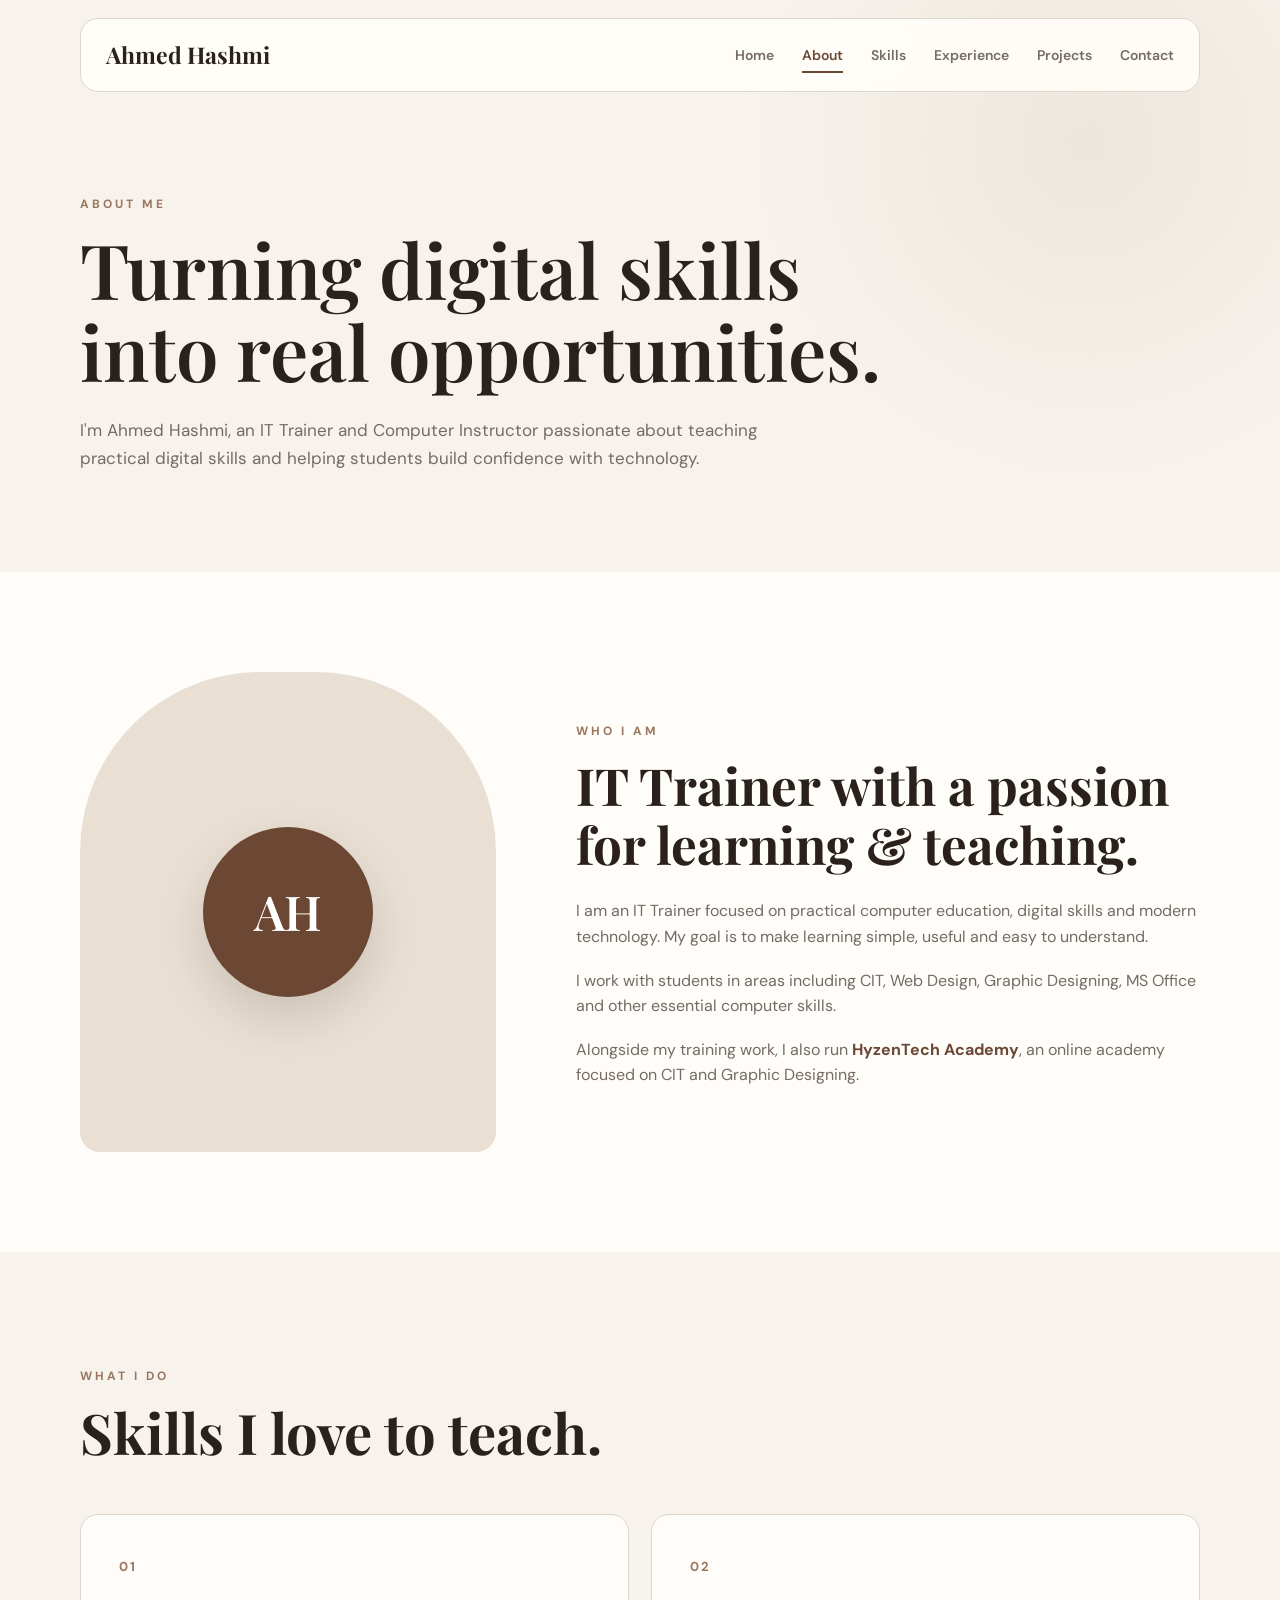
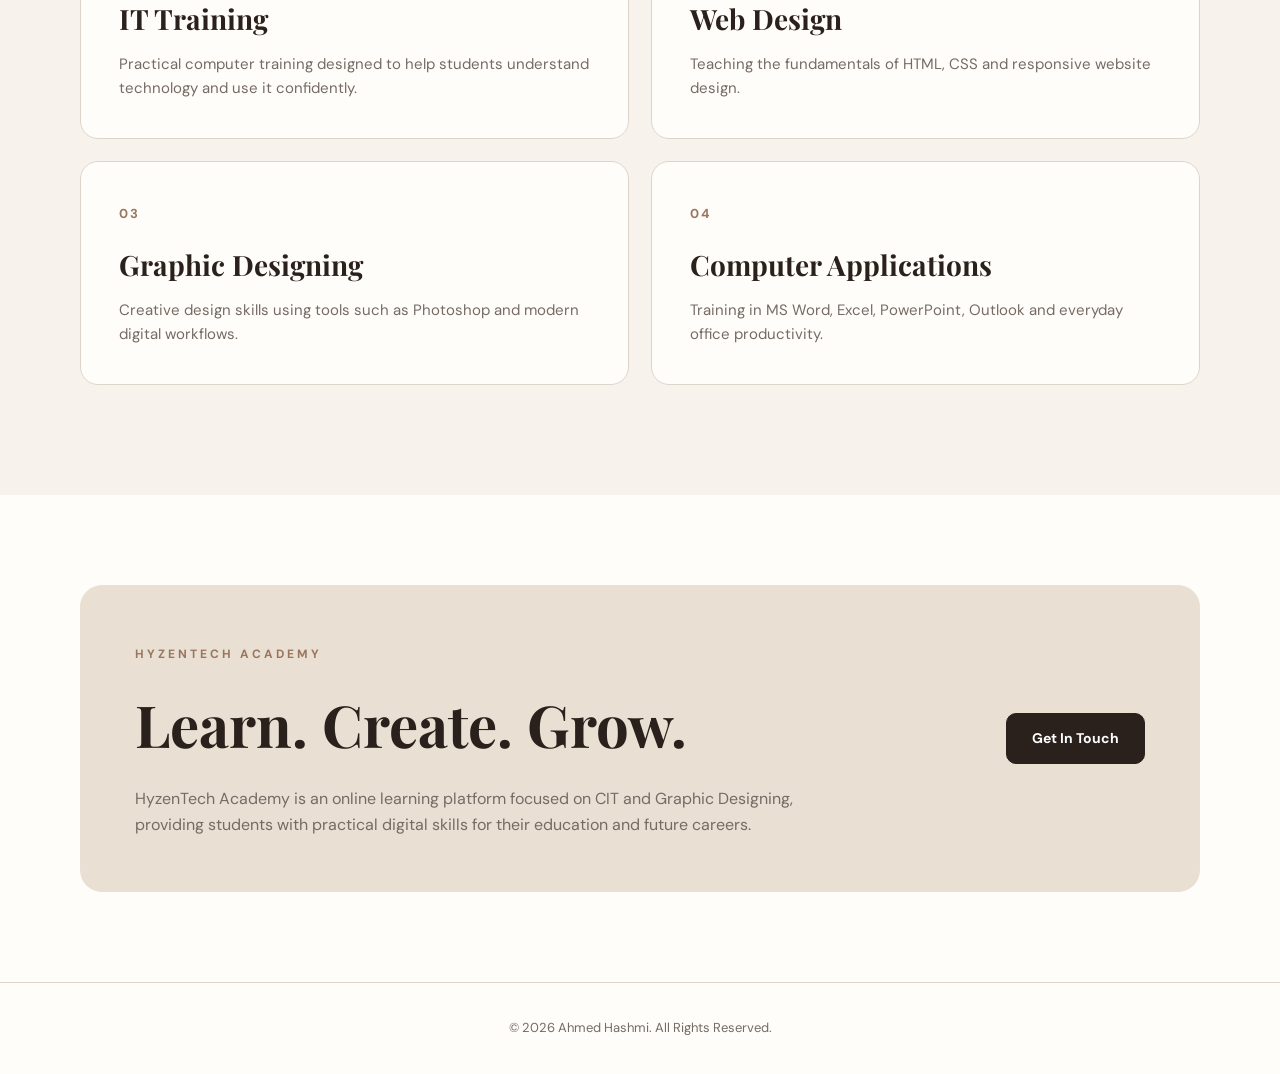
==== about.html @ 1984f32c "Add files via upload" ====
<!DOCTYPE html>
<html lang="en">
<head>
    <meta charset="UTF-8">
    <meta name="viewport" content="width=device-width, initial-scale=1.0">

    <title>About | Ahmed Hashmi</title>

    <link rel="stylesheet" href="style.css">
</head>

<body>

    <!-- =========================
         NAVBAR
    ========================== -->

    <header class="header">

        <div class="nav-container">

            <a href="index.html" class="logo">
                Ahmed Hashmi
            </a>

            <button class="menu-btn">
                ☰
            </button>

            <nav class="nav-links">

                <a href="index.html">Home</a>
                <a href="about.html" class="active">About</a>
                <a href="skills.html">Skills</a>
                <a href="experience.html">Experience</a>
                <a href="projects.html">Projects</a>
                <a href="contact.html">Contact</a>

            </nav>

        </div>

    </header>


    <!-- =========================
         ABOUT HERO
    ========================== -->

    <main>

        <section class="page-hero">

            <div class="container">

                <span class="eyebrow">
                    ABOUT ME
                </span>

                <h1>
                    Turning digital skills<br>
                    into real opportunities.
                </h1>

                <p>
                    I'm Ahmed Hashmi, an IT Trainer and Computer Instructor
                    passionate about teaching practical digital skills and
                    helping students build confidence with technology.
                </p>

            </div>

        </section>


        <!-- =========================
             ABOUT CONTENT
        ========================== -->

        <section class="about-section">

            <div class="container">

                <div class="about-grid">

                    <div class="about-image">

                        <div class="image-placeholder">
                            AH
                        </div>

                    </div>


                    <div class="about-content">

                        <span class="eyebrow">
                            WHO I AM
                        </span>

                        <h2>
                            IT Trainer with a passion for learning & teaching.
                        </h2>

                        <p>
                            I am an IT Trainer focused on practical computer
                            education, digital skills and modern technology.
                            My goal is to make learning simple, useful and
                            easy to understand.
                        </p>

                        <p>
                            I work with students in areas including CIT,
                            Web Design, Graphic Designing, MS Office and
                            other essential computer skills.
                        </p>

                        <p>
                            Alongside my training work, I also run
                            <strong>HyzenTech Academy</strong>, an online
                            academy focused on CIT and Graphic Designing.
                        </p>

                    </div>

                </div>

            </div>

        </section>


        <!-- =========================
             WHAT I DO
        ========================== -->

        <section class="about-services">

            <div class="container">

                <div class="section-heading">

                    <span class="eyebrow">
                        WHAT I DO
                    </span>

                    <h2>
                        Skills I love to teach.
                    </h2>

                </div>


                <div class="service-grid">

                    <div class="service-card">

                        <span class="service-number">
                            01
                        </span>

                        <h3>
                            IT Training
                        </h3>

                        <p>
                            Practical computer training designed to help
                            students understand technology and use it
                            confidently.
                        </p>

                    </div>


                    <div class="service-card">

                        <span class="service-number">
                            02
                        </span>

                        <h3>
                            Web Design
                        </h3>

                        <p>
                            Teaching the fundamentals of HTML, CSS and
                            responsive website design.
                        </p>

                    </div>


                    <div class="service-card">

                        <span class="service-number">
                            03
                        </span>

                        <h3>
                            Graphic Designing
                        </h3>

                        <p>
                            Creative design skills using tools such as
                            Photoshop and modern digital workflows.
                        </p>

                    </div>


                    <div class="service-card">

                        <span class="service-number">
                            04
                        </span>

                        <h3>
                            Computer Applications
                        </h3>

                        <p>
                            Training in MS Word, Excel, PowerPoint,
                            Outlook and everyday office productivity.
                        </p>

                    </div>

                </div>

            </div>

        </section>


        <!-- =========================
             ACADEMY
        ========================== -->

        <section class="academy-section">

            <div class="container">

                <div class="academy-box">

                    <div>

                        <span class="eyebrow">
                            HYZENTECH ACADEMY
                        </span>

                        <h2>
                            Learn. Create. Grow.
                        </h2>

                        <p>
                            HyzenTech Academy is an online learning platform
                            focused on CIT and Graphic Designing, providing
                            students with practical digital skills for their
                            education and future careers.
                        </p>

                    </div>

                    <a href="contact.html" class="btn btn-dark">
                        Get In Touch
                    </a>

                </div>

            </div>

        </section>


    </main>


    <!-- =========================
         FOOTER
    ========================== -->

    <footer class="footer">

        <div class="container">

            <p>
                © 2026 Ahmed Hashmi. All Rights Reserved.
            </p>

        </div>

    </footer>


    <script src="js.js"></script>

</body>
</html>
---- style.css ----
/* =========================================================
   AHMED HASHMI | IT TRAINER
   COMPLETE PORTFOLIO CSS
   ========================================================= */

@import url('https://fonts.googleapis.com/css2?family=DM+Sans:wght@400;500;600;700&family=Playfair+Display:wght@500;600;700&display=swap');


/* =========================================================
   ROOT
   ========================================================= */

:root {
    --bg: #f7f3ec;
    --white: #fffdf9;

    --brown: #6b4734;
    --brown-dark: #2b211c;
    --brown-light: #9a765f;

    --text: #2b211c;
    --muted: #756b64;

    --border: #ded5ca;
    --soft: #e9dfd3;

    --shadow: 0 18px 45px rgba(43, 33, 28, 0.08);
}


/* =========================================================
   RESET
   ========================================================= */

* {
    margin: 0;
    padding: 0;
    box-sizing: border-box;
}

html {
    scroll-behavior: smooth;
}

body {
    font-family: "DM Sans", sans-serif;
    background: var(--bg);
    color: var(--text);
    line-height: 1.6;
}

a {
    text-decoration: none;
    color: inherit;
}

button,
input,
textarea {
    font-family: inherit;
}

img {
    max-width: 100%;
}

.container {
    width: min(1120px, 90%);
    margin: auto;
}


/* =========================================================
   SHARED HEADER
   ========================================================= */

.header {
    position: fixed;
    top: 18px;
    left: 50%;
    transform: translateX(-50%);
    width: min(1120px, 92%);
    z-index: 1000;

    background: rgba(255, 253, 249, 0.95);
    backdrop-filter: blur(15px);

    border: 1px solid var(--border);
    border-radius: 18px;

    transition: 0.3s ease;
}


/* HOME NAVBAR */

.navbar {
    min-height: 72px;
    padding: 0 25px;

    display: flex;
    align-items: center;
    justify-content: space-between;
}


/* OTHER PAGES NAVBAR */

.nav-container {
    min-height: 72px;
    padding: 0 25px;

    display: flex;
    align-items: center;
    justify-content: space-between;
}


/* LOGO */

.logo {
    font-family: "Playfair Display", serif;
    font-size: 23px;
    font-weight: 700;
}

.logo span {
    color: var(--brown);
}


/* NAV LINKS */

.nav-links {
    display: flex;
    align-items: center;
    gap: 28px;
}

.nav-links a {
    position: relative;

    font-size: 14px;
    font-weight: 600;

    color: var(--muted);

    transition: 0.3s ease;
}

.nav-links a:hover,
.nav-links a.active {
    color: var(--brown);
}

.nav-links a::after {
    content: "";

    position: absolute;
    left: 0;
    bottom: -7px;

    width: 0;
    height: 2px;

    background: var(--brown);

    transition: 0.3s ease;
}

.nav-links a:hover::after,
.nav-links a.active::after {
    width: 100%;
}


/* MENU BUTTON */

.menu-btn {
    display: none;

    border: none;
    background: transparent;

    font-size: 28px;
    color: var(--brown-dark);

    cursor: pointer;
}


/* =========================================================
   COMMON BUTTONS
   ========================================================= */

.btn {
    display: inline-flex;
    align-items: center;
    justify-content: center;

    padding: 13px 25px;

    background: var(--brown);
    color: white;

    border: 1px solid var(--brown);
    border-radius: 10px;

    font-size: 14px;
    font-weight: 700;

    transition: 0.3s ease;
}

.btn:hover {
    background: var(--brown-dark);
    border-color: var(--brown-dark);
    transform: translateY(-3px);
}

.btn-outline {
    background: transparent;
    color: var(--brown);
}

.btn-outline:hover {
    background: var(--brown);
    color: white;
}

.btn-dark {
    background: var(--brown-dark);
    border-color: var(--brown-dark);
}

.btn-dark:hover {
    background: var(--brown);
    border-color: var(--brown);
}


/* =========================================================
   COMMON EYEBROW
   ========================================================= */

.eyebrow {
    display: inline-block;

    color: var(--brown-light);

    font-size: 12px;
    font-weight: 700;

    letter-spacing: 3px;
    text-transform: uppercase;

    margin-bottom: 14px;
}


/* =========================================================
   HOME PAGE
   ========================================================= */

.hero {
    min-height: 100vh;

    padding: 150px 7% 90px;

    display: grid;
    grid-template-columns: 1.1fr 0.9fr;

    align-items: center;
    gap: 70px;
}

.hero-content {
    max-width: 680px;
}

.welcome-text {
    color: var(--brown-light);

    font-size: 13px;
    font-weight: 700;

    letter-spacing: 3px;
    text-transform: uppercase;

    margin-bottom: 18px;
}

.hero-content h1 {
    font-family: "Playfair Display", serif;

    font-size: clamp(48px, 6vw, 78px);
    line-height: 1.05;

    font-weight: 600;

    margin-bottom: 15px;
}

.hero-content h1 span {
    color: var(--brown);
}

.hero-content h2 {
    font-size: clamp(21px, 2.5vw, 30px);

    font-weight: 500;

    color: var(--brown-dark);

    margin-bottom: 20px;
}

.hero-description {
    max-width: 600px;

    font-size: 17px;
    color: var(--muted);

    margin-bottom: 32px;
}

.hero-buttons {
    display: flex;
    align-items: center;
    gap: 14px;
    flex-wrap: wrap;
}


/* HOME IMAGE */

.hero-image {
    min-height: 560px;

    position: relative;

    display: flex;
    align-items: center;
    justify-content: center;

    background: var(--soft);

    border-radius: 190px 190px 25px 25px;

    overflow: hidden;
}

.hero-image::before {
    content: "";

    position: absolute;

    width: 340px;
    height: 340px;

    border: 1px solid rgba(107, 71, 52, 0.25);

    border-radius: 50%;
}

.hero-image::after {
    content: "";

    position: absolute;

    width: 220px;
    height: 220px;

    border: 1px solid rgba(107, 71, 52, 0.15);

    border-radius: 50%;
}

.image-placeholder {
    width: 190px;
    height: 190px;

    position: relative;
    z-index: 2;

    display: flex;
    align-items: center;
    justify-content: center;

    border-radius: 50%;

    background: var(--brown);
    color: white;

    font-family: "Playfair Display", serif;

    font-size: 55px;
    font-weight: 600;

    box-shadow: 0 20px 45px rgba(43, 33, 28, 0.15);
}


/* HOME INTRO */

.intro {
    padding: 110px 7%;
    background: var(--white);
}

.section-title {
    text-align: center;
    margin-bottom: 55px;
}

.section-title p {
    color: var(--brown-light);

    font-size: 12px;
    font-weight: 700;

    letter-spacing: 3px;
    text-transform: uppercase;

    margin-bottom: 12px;
}

.section-title h2 {
    font-family: "Playfair Display", serif;

    font-size: clamp(38px, 5vw, 58px);
    line-height: 1.15;
}

.intro-cards {
    max-width: 1120px;
    margin: auto;

    display: grid;
    grid-template-columns: repeat(3, 1fr);

    gap: 22px;
}

.intro-card {
    padding: 35px;

    background: var(--bg);

    border: 1px solid var(--border);
    border-radius: 18px;

    transition: 0.35s ease;
}

.intro-card:hover {
    transform: translateY(-8px);

    border-color: var(--brown-light);

    box-shadow: var(--shadow);
}

.card-icon {
    width: 55px;
    height: 55px;

    display: flex;
    align-items: center;
    justify-content: center;

    margin-bottom: 23px;

    background: var(--soft);
    border-radius: 14px;

    font-size: 25px;
}

.intro-card h3 {
    font-family: "Playfair Display", serif;

    font-size: 27px;

    margin-bottom: 12px;
}

.intro-card p {
    color: var(--muted);
    font-size: 15px;
}


/* =========================================================
   FOOTER
   ========================================================= */

.footer {
    padding: 35px 7%;

    text-align: center;

    background: var(--white);

    border-top: 1px solid var(--border);
}

.footer p {
    color: var(--muted);
    font-size: 13px;
}


/* =========================================================
   COMMON PAGE HERO
   ========================================================= */

.page-hero,
.skills-hero,
.experience-hero,
.projects-hero,
.contact-hero {
    padding: 190px 0 100px;

    background:
        radial-gradient(
            circle at 85% 25%,
            rgba(154, 118, 95, 0.10),
            transparent 30%
        );
}

.page-hero h1,
.skills-hero h1,
.experience-hero h1,
.projects-hero h1,
.contact-hero h1 {
    font-family: "Playfair Display", serif;

    font-size: clamp(48px, 6vw, 76px);

    line-height: 1.08;

    font-weight: 600;

    margin-bottom: 25px;
}

.page-hero p,
.skills-hero p,
.experience-hero p,
.projects-hero p,
.contact-hero p {
    max-width: 700px;

    color: var(--muted);

    font-size: 17px;
}


/* =========================================================
   ABOUT PAGE
   ========================================================= */

.about-section {
    padding: 100px 0;

    background: var(--white);
}

.about-grid {
    display: grid;

    grid-template-columns: 0.8fr 1.2fr;

    gap: 80px;

    align-items: center;
}

.about-image {
    min-height: 480px;

    display: flex;
    align-items: center;
    justify-content: center;

    background: var(--soft);

    border-radius: 180px 180px 20px 20px;
}

.about-image .image-placeholder {
    width: 170px;
    height: 170px;

    font-size: 48px;
}

.about-content h2 {
    font-family: "Playfair Display", serif;

    font-size: clamp(36px, 4vw, 52px);

    line-height: 1.15;

    margin-bottom: 25px;
}

.about-content p {
    color: var(--muted);

    font-size: 16px;

    margin-bottom: 18px;
}

.about-content strong {
    color: var(--brown);
}


/* ABOUT SERVICES */

.about-services {
    padding: 110px 0;
}

.section-heading {
    margin-bottom: 50px;
}

.section-heading h2 {
    font-family: "Playfair Display", serif;

    font-size: clamp(38px, 5vw, 56px);

    line-height: 1.15;
}

.service-grid {
    display: grid;

    grid-template-columns: repeat(2, 1fr);

    gap: 22px;
}

.service-card {
    position: relative;

    padding: 38px;

    background: var(--white);

    border: 1px solid var(--border);

    border-radius: 18px;

    transition: 0.35s ease;
}

.service-card:hover {
    transform: translateY(-7px);

    box-shadow: var(--shadow);

    border-color: var(--brown-light);
}

.service-number {
    color: var(--brown-light);

    font-size: 13px;
    font-weight: 700;

    letter-spacing: 2px;
}

.service-card h3 {
    font-family: "Playfair Display", serif;

    font-size: 28px;

    margin: 18px 0 10px;
}

.service-card p {
    color: var(--muted);
    font-size: 15px;
}


/* ABOUT ACADEMY */

.academy-section {
    padding: 90px 0;
    background: var(--white);
}

.academy-box {
    padding: 55px;

    display: flex;

    align-items: center;
    justify-content: space-between;

    gap: 40px;

    background: var(--soft);

    border-radius: 22px;
}

.academy-box h2 {
    font-family: "Playfair Display", serif;

    font-size: clamp(38px, 5vw, 58px);

    margin-bottom: 15px;
}

.academy-box p {
    max-width: 700px;

    color: var(--muted);

    font-size: 16px;
}


/* =========================================================
   SKILLS PAGE
   ========================================================= */

.skills-section {
    padding: 110px 0;
    background: var(--white);
}

.skills-grid {
    display: grid;

    grid-template-columns: repeat(2, 1fr);

    gap: 22px;
}

.skill-card {
    padding: 35px;

    background: var(--bg);

    border: 1px solid var(--border);

    border-radius: 18px;

    transition: 0.35s ease;
}

.skill-card:hover {
    transform: translateY(-7px);

    border-color: var(--brown-light);

    box-shadow: var(--shadow);
}

.skill-top {
    display: flex;

    align-items: center;
    justify-content: space-between;

    margin-bottom: 25px;
}

.skill-icon {
    width: 55px;
    height: 55px;

    display: flex;
    align-items: center;
    justify-content: center;

    background: var(--soft);

    border-radius: 14px;

    color: var(--brown);

    font-size: 21px;
    font-weight: 700;
}

.skill-number {
    color: var(--brown-light);

    font-size: 13px;
    font-weight: 700;

    letter-spacing: 2px;
}

.skill-card h3 {
    font-family: "Playfair Display", serif;

    font-size: 29px;

    margin-bottom: 12px;
}

.skill-card p {
    color: var(--muted);

    font-size: 15px;

    margin-bottom: 22px;
}

.skill-tags {
    display: flex;

    flex-wrap: wrap;

    gap: 8px;
}

.skill-tags span {
    padding: 7px 11px;

    background: var(--white);

    border: 1px solid var(--border);

    border-radius: 7px;

    color: var(--brown);

    font-size: 12px;
    font-weight: 600;
}


/* SKILLS FOCUS */

.skills-focus {
    padding: 90px 0;
}

.focus-box {
    padding: 55px;

    display: flex;

    align-items: center;
    justify-content: space-between;

    gap: 40px;

    background: var(--brown);

    color: white;

    border-radius: 22px;
}

.focus-box .eyebrow {
    color: #d8bca8;
}

.focus-box h2 {
    font-family: "Playfair Display", serif;

    font-size: clamp(40px, 5vw, 60px);

    line-height: 1.1;

    margin-bottom: 18px;
}

.focus-box p {
    max-width: 650px;

    color: #e8ddd5;

    font-size: 15px;
}

.focus-box .btn-dark {
    background: white;
    color: var(--brown-dark);
    border-color: white;
}

.focus-box .btn-dark:hover {
    background: var(--soft);
    border-color: var(--soft);
}


/* =========================================================
   EXPERIENCE PAGE
   ========================================================= */

.experience-section {
    padding: 110px 0;

    background: var(--white);
}

.experience-timeline {
    margin-top: 60px;
}

.experience-item {
    display: grid;

    grid-template-columns: 150px 40px 1fr;

    gap: 25px;

    margin-bottom: 50px;
}

.experience-date {
    padding-top: 25px;

    color: var(--brown);

    font-size: 14px;
    font-weight: 700;
}

.experience-line {
    position: relative;

    display: flex;

    justify-content: center;
}

.experience-line::before {
    content: "";

    position: absolute;

    top: 0;
    bottom: -50px;

    width: 1px;

    background: var(--border);
}

.experience-item:last-child .experience-line::before {
    display: none;
}

.experience-dot {
    width: 13px;
    height: 13px;

    margin-top: 27px;

    position: relative;
    z-index: 2;

    background: var(--brown);

    border: 4px solid var(--soft);

    border-radius: 50%;
}

.experience-card {
    padding: 35px;

    background: var(--bg);

    border: 1px solid var(--border);

    border-radius: 18px;

    transition: 0.35s ease;
}

.experience-card:hover {
    transform: translateY(-5px);

    box-shadow: var(--shadow);

    border-color: var(--brown-light);
}

.experience-type {
    color: var(--brown-light);

    font-size: 11px;
    font-weight: 700;

    letter-spacing: 2px;
}

.experience-card h3 {
    font-family: "Playfair Display", serif;

    font-size: 32px;

    margin-top: 10px;
}

.experience-card h4 {
    color: var(--brown);

    font-size: 15px;

    margin: 4px 0 15px;
}

.experience-card p {
    color: var(--muted);

    font-size: 15px;

    margin-bottom: 20px;
}

.experience-tags {
    display: flex;

    flex-wrap: wrap;

    gap: 8px;
}

.experience-tags span {
    padding: 7px 11px;

    background: var(--white);

    border: 1px solid var(--border);

    border-radius: 7px;

    color: var(--brown);

    font-size: 12px;
    font-weight: 600;
}


/* TRAINING */

.training-section {
    padding: 90px 0;
}

.training-box {
    padding: 55px;

    display: grid;

    grid-template-columns: 1fr 0.8fr;

    gap: 60px;

    align-items: center;

    background: var(--soft);

    border-radius: 22px;
}

.training-content h2 {
    font-family: "Playfair Display", serif;

    font-size: clamp(40px, 5vw, 60px);

    line-height: 1.1;

    margin-bottom: 20px;
}

.training-content p {
    max-width: 650px;

    color: var(--muted);

    font-size: 15px;
}

.training-stats {
    display: grid;

    grid-template-columns: repeat(3, 1fr);

    gap: 12px;
}

.training-stat {
    padding: 25px 15px;

    text-align: center;

    background: var(--white);

    border: 1px solid var(--border);

    border-radius: 14px;
}

.training-stat strong {
    display: block;

    color: var(--brown);

    font-family: "Playfair Display", serif;

    font-size: 22px;

    margin-bottom: 5px;
}

.training-stat span {
    color: var(--muted);

    font-size: 11px;
}


/* =========================================================
   PROJECTS PAGE
   ========================================================= */

.projects-section {
    padding: 110px 0;

    background: var(--white);
}

.projects-grid {
    display: grid;

    grid-template-columns: repeat(2, 1fr);

    gap: 25px;
}


/* PROJECT CARD */

.project-card {
    overflow: hidden;

    background: var(--bg);

    border: 1px solid var(--border);

    border-radius: 18px;

    transition: 0.35s ease;
}

.project-card:hover {
    transform: translateY(-7px);

    box-shadow: var(--shadow);

    border-color: var(--brown-light);
}


/* ACTUAL PROJECT SCREENSHOT */

.real-project-image {
    width: 100%;
    height: 330px;

    padding: 0;

    overflow: hidden;

    background: #eee;

    border-radius: 18px 18px 0 0;
}

.real-project-image img {
    width: 100%;
    height: 100%;

    display: block;

    object-fit: cover;
    object-position: center;

    transition: transform 0.5s ease;
}

.project-card:hover .real-project-image img {
    transform: scale(1.04);
}


/* OLD PROJECT IMAGE SUPPORT */

.project-image {
    width: 100%;
    height: 330px;

    position: relative;

    overflow: hidden;

    border-radius: 18px 18px 0 0;
}


/* PROJECT CONTENT */

.project-content {
    position: relative;

    padding: 30px;
}

.project-number {
    color: var(--brown-light);

    font-size: 12px;
    font-weight: 700;

    letter-spacing: 2px;
}

.project-content h3 {
    font-family: "Playfair Display", serif;

    font-size: 28px;

    line-height: 1.2;

    margin: 10px 0 12px;
}

.project-content p {
    color: var(--muted);

    font-size: 14px;

    margin-bottom: 20px;
}

.project-tags {
    display: flex;

    flex-wrap: wrap;

    gap: 8px;
}

.project-tags span {
    padding: 7px 11px;

    background: var(--white);

    border: 1px solid var(--border);

    border-radius: 7px;

    color: var(--brown);

    font-size: 11px;
    font-weight: 600;
}


/* PROJECT CTA */

.projects-cta {
    padding: 90px 0;
}

.cta-box {
    padding: 55px;

    display: flex;

    align-items: center;
    justify-content: space-between;

    gap: 40px;

    background: var(--soft);

    border-radius: 22px;
}

.cta-box h2 {
    font-family: "Playfair Display", serif;

    font-size: clamp(40px, 5vw, 60px);

    line-height: 1.1;

    margin-bottom: 15px;
}

.cta-box p {
    color: var(--muted);

    font-size: 15px;
}


/* =========================================================
   CONTACT PAGE
   ========================================================= */

.contact-hero {
    padding-bottom: 80px;
}

.contact-section {
    padding: 90px 0 110px;

    background: var(--white);
}

.contact-grid {
    display: grid;

    grid-template-columns: 0.85fr 1.15fr;

    gap: 80px;

    align-items: start;
}


/* CONTACT INFO */

.contact-info h2 {
    font-family: "Playfair Display", serif;

    font-size: clamp(38px, 4vw, 55px);

    line-height: 1.12;

    margin-bottom: 20px;
}

.contact-intro {
    max-width: 500px;

    color: var(--muted);

    font-size: 15px;

    margin-bottom: 40px;
}


/* CONTACT ITEMS */

.contact-item {
    display: flex;

    align-items: center;

    gap: 18px;

    margin-bottom: 25px;
}

.contact-icon {
    width: 52px;
    height: 52px;

    flex-shrink: 0;

    display: flex;
    align-items: center;
    justify-content: center;

    background: var(--soft);

    color: var(--brown);

    border-radius: 13px;

    font-size: 20px;
}

.contact-item span {
    display: block;

    color: var(--brown-light);

    font-size: 10px;
    font-weight: 700;

    letter-spacing: 2px;

    margin-bottom: 4px;
}

.contact-item a,
.contact-item p {
    color: var(--brown-dark);

    font-size: 15px;
    font-weight: 600;

    transition: 0.3s ease;
}

.contact-item a:hover {
    color: var(--brown);
}


/* =========================================================
   CONTACT FORM
   ========================================================= */

.contact-form-box {
    padding: 40px;

    background: var(--bg);

    border: 1px solid var(--border);

    border-radius: 20px;
}

.form-heading {
    margin-bottom: 30px;
}

.form-heading h3 {
    font-family: "Playfair Display", serif;

    font-size: 35px;

    line-height: 1.2;
}

.form-row {
    display: grid;

    grid-template-columns: repeat(2, 1fr);

    gap: 18px;
}

.form-group {
    margin-bottom: 20px;
}

.form-group label {
    display: block;

    color: var(--brown-dark);

    font-size: 13px;
    font-weight: 600;

    margin-bottom: 8px;
}

.form-group input,
.form-group textarea {
    width: 100%;

    padding: 13px 15px;

    background: var(--white);

    border: 1px solid var(--border);

    border-radius: 10px;

    outline: none;

    color: var(--text);

    font-size: 14px;

    transition: 0.3s ease;
}

.form-group input {
    height: 50px;
}

.form-group textarea {
    min-height: 145px;

    resize: vertical;
}

.form-group input::placeholder,
.form-group textarea::placeholder {
    color: #a49b94;
}

.form-group input:focus,
.form-group textarea:focus {
    border-color: var(--brown);

    box-shadow: 0 0 0 3px rgba(107, 71, 52, 0.08);
}

.contact-btn {
    width: 100%;

    border: none;

    cursor: pointer;

    padding: 15px;
}


/* =========================================================
   CONTACT CTA
   ========================================================= */

.contact-cta {
    padding: 90px 0;
}

.contact-cta-box {
    padding: 55px;

    display: flex;

    align-items: center;
    justify-content: space-between;

    gap: 40px;

    background: var(--brown);

    color: white;

    border-radius: 22px;
}

.contact-cta-box .eyebrow {
    color: #d8bca8;
}

.contact-cta-box h2 {
    font-family: "Playfair Display", serif;

    font-size: clamp(40px, 5vw, 60px);

    line-height: 1.1;
}

.contact-cta-box .btn-dark {
    background: white;
    color: var(--brown-dark);
    border-color: white;
}

.contact-cta-box .btn-dark:hover {
    background: var(--soft);
    border-color: var(--soft);
}


/* =========================================================
   RESPONSIVE - TABLET
   ========================================================= */

@media (max-width: 900px) {

    /* HOME */

    .hero {
        grid-template-columns: 1fr;

        text-align: center;

        padding-top: 140px;
    }

    .hero-content {
        margin: auto;
    }

    .hero-description {
        margin-left: auto;
        margin-right: auto;
    }

    .hero-buttons {
        justify-content: center;
    }

    .hero-image {
        width: min(500px, 100%);

        margin: auto;

        min-height: 470px;
    }

    .intro-cards {
        grid-template-columns: 1fr;

        max-width: 600px;
    }


    /* ABOUT */

    .about-grid {
        grid-template-columns: 1fr;

        gap: 50px;
    }

    .about-image {
        width: min(500px, 100%);

        margin: auto;
    }


    /* SKILLS */

    .skills-grid {
        grid-template-columns: 1fr;
    }


    /* EXPERIENCE */

    .training-box {
        grid-template-columns: 1fr;
    }


    /* PROJECTS */

    .projects-grid {
        grid-template-columns: 1fr;

        max-width: 700px;

        margin: auto;
    }


    /* CONTACT */

    .contact-grid {
        grid-template-columns: 1fr;

        gap: 60px;
    }

}


/* =========================================================
   RESPONSIVE - MOBILE
   ========================================================= */

@media (max-width: 700px) {

    /* HEADER */

    .header {
        top: 10px;

        width: 94%;
    }

    .navbar,
    .nav-container {
        min-height: 65px;

        padding: 0 18px;
    }

    .logo {
        font-size: 20px;
    }

    .menu-btn {
        display: block;
    }


    /* MOBILE NAV */

    .nav-links {
        position: absolute;

        top: calc(100% + 10px);
        left: 0;

        width: 100%;

        padding: 20px;

        display: none;

        flex-direction: column;

        align-items: flex-start;

        gap: 15px;

        background: var(--white);

        border: 1px solid var(--border);

        border-radius: 15px;

        box-shadow: 0 15px 35px rgba(43, 33, 28, 0.10);
    }

    .nav-links.show {
        display: flex;
    }

    .nav-links a {
        display: block;

        width: 100%;

        padding: 5px 0;
    }


    /* HERO */

    .hero {
        padding: 125px 6% 70px;

        gap: 45px;
    }

    .hero-content h1 {
        font-size: 48px;
    }

    .hero-content h2 {
        font-size: 22px;
    }

    .hero-description {
        font-size: 15px;
    }

    .hero-image {
        min-height: 390px;

        border-radius: 125px 125px 20px 20px;
    }

    .hero-image::before {
        width: 250px;
        height: 250px;
    }

    .hero-image::after {
        width: 180px;
        height: 180px;
    }

    .image-placeholder {
        width: 150px;
        height: 150px;

        font-size: 43px;
    }


    /* PAGE HERO */

    .page-hero,
    .skills-hero,
    .experience-hero,
    .projects-hero,
    .contact-hero {
        padding: 140px 0 70px;
    }

    .page-hero h1,
    .skills-hero h1,
    .experience-hero h1,
    .projects-hero h1,
    .contact-hero h1 {
        font-size: 48px;
    }

    .page-hero p,
    .skills-hero p,
    .experience-hero p,
    .projects-hero p,
    .contact-hero p {
        font-size: 15px;
    }


    /* ABOUT */

    .about-section,
    .about-services,
    .skills-section,
    .experience-section,
    .projects-section,
    .contact-section {
        padding: 75px 0;
    }

    .about-image {
        min-height: 390px;
    }

    .service-grid {
        grid-template-columns: 1fr;
    }

    .academy-box {
        flex-direction: column;

        align-items: flex-start;

        padding: 35px;
    }


    /* SKILLS */

    .skill-card {
        padding: 28px;
    }


    /* EXPERIENCE */

    .experience-item {
        grid-template-columns: 1fr;

        gap: 10px;

        margin-bottom: 40px;
    }

    .experience-date {
        padding-top: 0;
    }

    .experience-line {
        display: none;
    }

    .experience-card {
        padding: 28px;
    }

    .training-box {
        padding: 35px;
    }

    .training-stats {
        grid-template-columns: 1fr;
    }


    /* PROJECTS */

    .real-project-image,
    .project-image {
        height: 250px;
    }

    .project-content {
        padding: 27px;
    }


    /* CTA */

    .cta-box,
    .contact-cta-box {
        padding: 35px;

        flex-direction: column;

        align-items: flex-start;
    }


    /* CONTACT */

    .contact-form-box {
        padding: 28px;
    }

    .form-row {
        grid-template-columns: 1fr;

        gap: 0;
    }

    .form-heading h3 {
        font-size: 30px;
    }

}


/* =========================================================
   SMALL MOBILE
   ========================================================= */

@media (max-width: 430px) {

    .hero-content h1 {
        font-size: 42px;
    }

    .hero-content h2 {
        font-size: 20px;
    }

    .hero-buttons {
        flex-direction: column;

        width: 100%;
    }

    .hero-buttons .btn {
        width: 100%;
    }

    .hero-image {
        min-height: 350px;
    }


    .page-hero h1,
    .skills-hero h1,
    .experience-hero h1,
    .projects-hero h1,
    .contact-hero h1 {
        font-size: 42px;
    }


    .hero,
    .intro {
        padding-left: 6%;
        padding-right: 6%;
    }


    .section-heading h2,
    .section-title h2 {
        font-size: 40px;
    }


    .contact-item {
        align-items: flex-start;
    }


    .contact-item a {
        font-size: 13px;
        word-break: break-word;
    }


    .contact-form-box {
        padding: 22px;
    }


    .real-project-image,
    .project-image {
        height: 220px;
    }


    .project-content h3 {
        font-size: 25px;
    }


    .footer {
        padding: 28px 6%;
    }

}
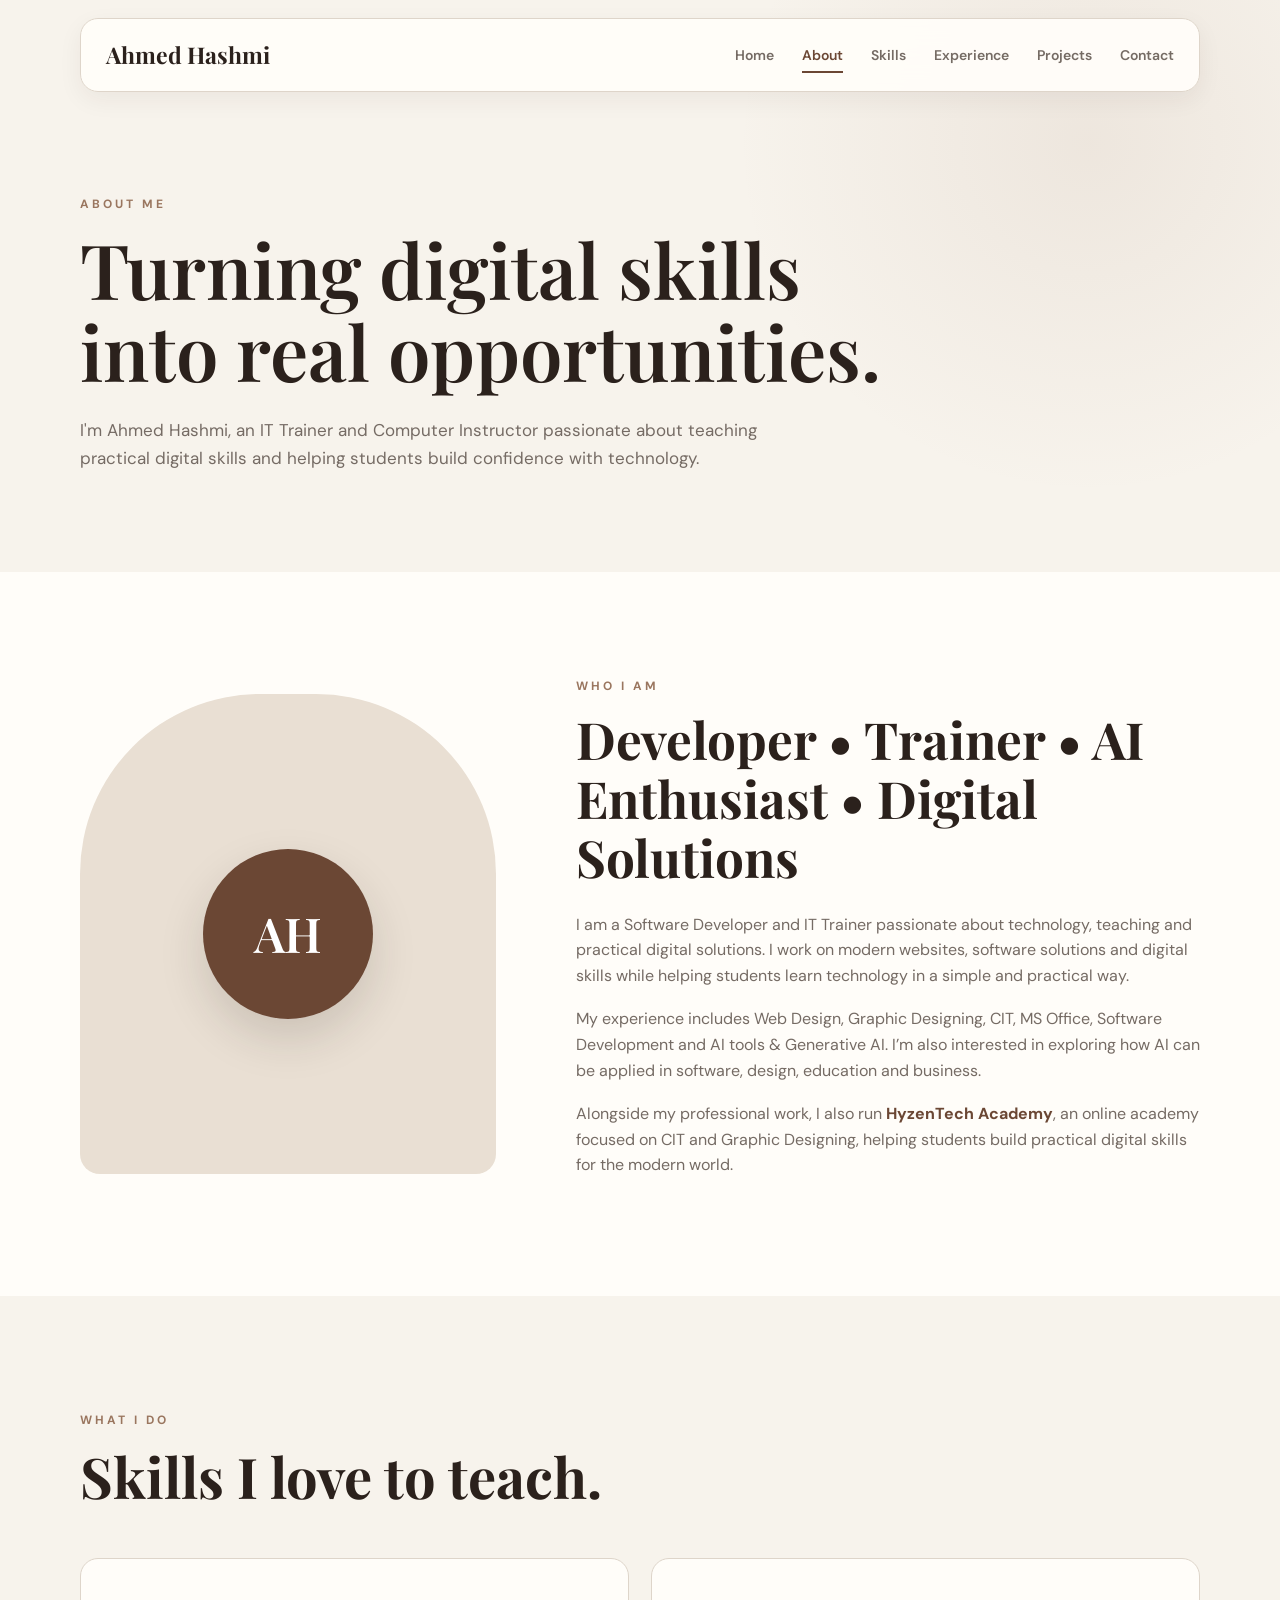
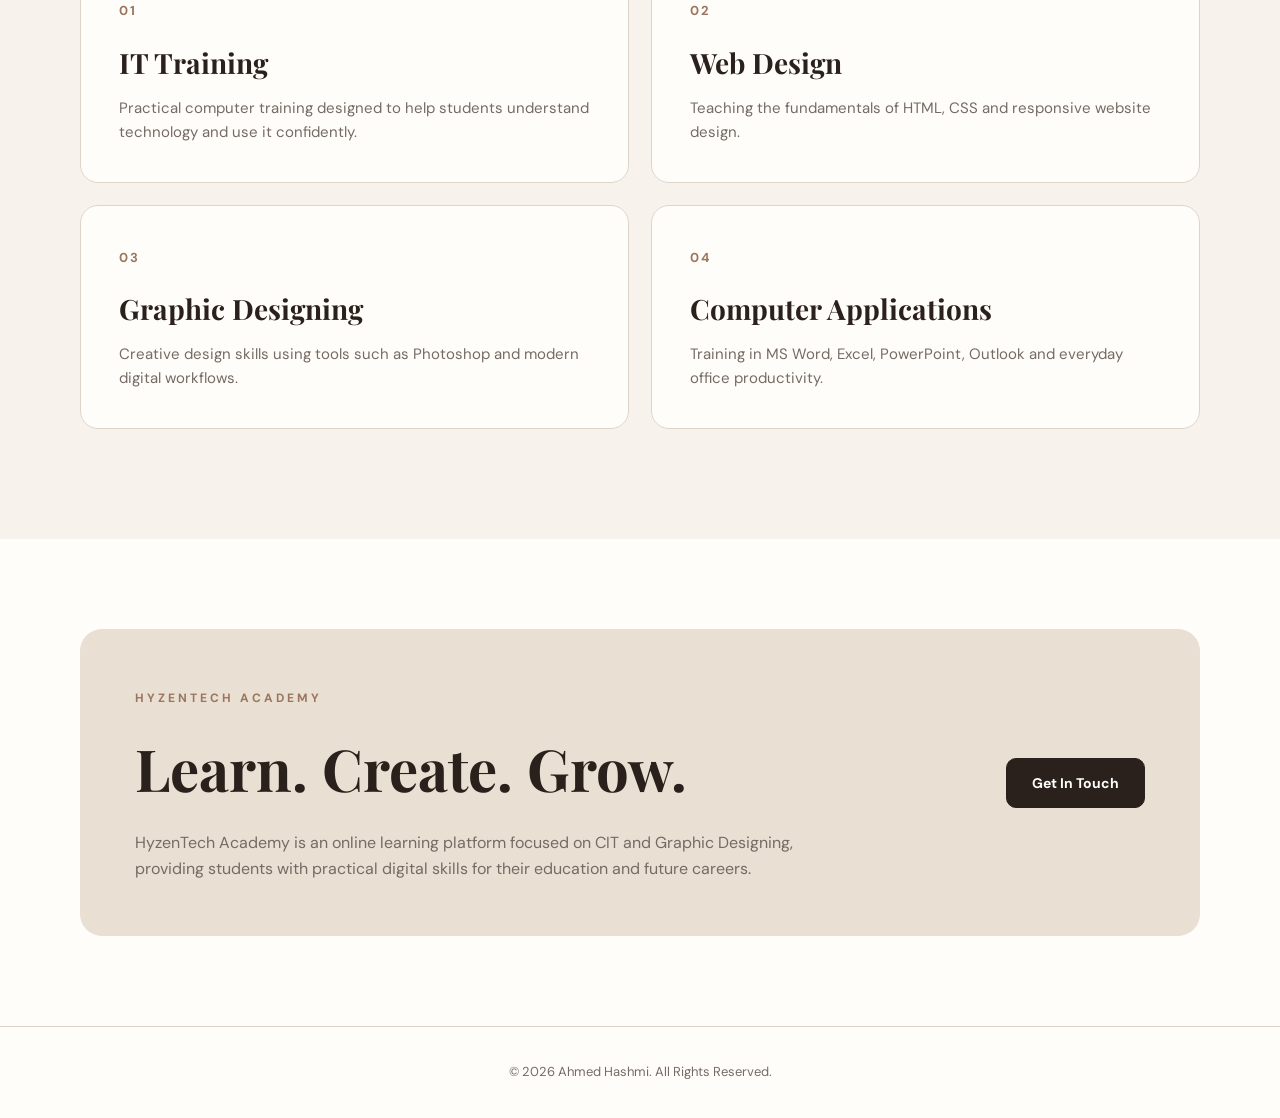
==== commit 3534ff7f: "11ahmed" ====
--- a/about.html
+++ b/about.html
@@ -99,26 +99,19 @@
                         </span>
 
                         <h2>
-                            IT Trainer with a passion for learning & teaching.
+                            Developer • Trainer • AI Enthusiast • Digital Solutions
                         </h2>
 
                         <p>
-                            I am an IT Trainer focused on practical computer
-                            education, digital skills and modern technology.
-                            My goal is to make learning simple, useful and
-                            easy to understand.
-                        </p>
-
-                        <p>
-                            I work with students in areas including CIT,
-                            Web Design, Graphic Designing, MS Office and
-                            other essential computer skills.
-                        </p>
-
-                        <p>
-                            Alongside my training work, I also run
-                            <strong>HyzenTech Academy</strong>, an online
-                            academy focused on CIT and Graphic Designing.
+                           I am a Software Developer and IT Trainer passionate about technology, teaching and practical digital solutions. I work on modern websites, software solutions and digital skills while helping students learn technology in a simple and practical way.
+                        </p>
+
+                        <p>
+My experience includes Web Design, Graphic Designing, CIT, MS Office, Software Development and AI tools & Generative AI. I’m also interested in exploring how AI can be applied in software, design, education and business.
+                        </p>
+
+                        <p>
+                          Alongside my professional work, I also run <strong>HyzenTech Academy</strong>, an online academy focused on CIT and Graphic Designing, helping students build practical digital skills for the modern world.
                         </p>
 
                     </div>
@@ -295,4 +288,4 @@
     <script src="js.js"></script>
 
 </body>
-</html>+</html>
--- a/style.css
+++ b/style.css
@@ -4,33 +4,19 @@
    ========================================================= */
 
 @import url('https://fonts.googleapis.com/css2?family=DM+Sans:wght@400;500;600;700&family=Playfair+Display:wght@500;600;700&display=swap');
-
-
-/* =========================================================
-   ROOT
-   ========================================================= */
 
 :root {
     --bg: #f7f3ec;
     --white: #fffdf9;
-
     --brown: #6b4734;
     --brown-dark: #2b211c;
     --brown-light: #9a765f;
-
     --text: #2b211c;
     --muted: #756b64;
-
     --border: #ded5ca;
     --soft: #e9dfd3;
-
     --shadow: 0 18px 45px rgba(43, 33, 28, 0.08);
 }
-
-
-/* =========================================================
-   RESET
-   ========================================================= */
 
 * {
     margin: 0;
@@ -69,9 +55,8 @@
     margin: auto;
 }
 
-
-/* =========================================================
-   SHARED HEADER
+/* =========================================================
+   HEADER / NAVBAR
    ========================================================= */
 
 .header {
@@ -81,42 +66,28 @@
     transform: translateX(-50%);
     width: min(1120px, 92%);
     z-index: 1000;
-
     background: rgba(255, 253, 249, 0.95);
     backdrop-filter: blur(15px);
-
     border: 1px solid var(--border);
     border-radius: 18px;
-
     transition: 0.3s ease;
 }
-
-
-/* HOME NAVBAR */
 
 .navbar {
     min-height: 72px;
     padding: 0 25px;
-
     display: flex;
     align-items: center;
     justify-content: space-between;
 }
-
-
-/* OTHER PAGES NAVBAR */
 
 .nav-container {
     min-height: 72px;
     padding: 0 25px;
-
     display: flex;
     align-items: center;
     justify-content: space-between;
 }
-
-
-/* LOGO */
 
 .logo {
     font-family: "Playfair Display", serif;
@@ -128,23 +99,27 @@
     color: var(--brown);
 }
 
-
-/* NAV LINKS */
-
+/* REMOVE UL BULLETS */
 .nav-links {
+    list-style: none;
+    margin: 0;
+    padding: 0;
     display: flex;
     align-items: center;
     gap: 28px;
+}
+
+.nav-links li {
+    list-style: none;
+    margin: 0;
+    padding: 0;
 }
 
 .nav-links a {
     position: relative;
-
     font-size: 14px;
     font-weight: 600;
-
     color: var(--muted);
-
     transition: 0.3s ease;
 }
 
@@ -155,16 +130,12 @@
 
 .nav-links a::after {
     content: "";
-
     position: absolute;
     left: 0;
     bottom: -7px;
-
     width: 0;
     height: 2px;
-
     background: var(--brown);
-
     transition: 0.3s ease;
 }
 
@@ -173,42 +144,45 @@
     width: 100%;
 }
 
-
-/* MENU BUTTON */
-
+/* HAMBURGER */
 .menu-btn {
     display: none;
-
-    border: none;
-    background: transparent;
-
-    font-size: 28px;
+    width: 44px;
+    height: 44px;
+    align-items: center;
+    justify-content: center;
+    border: 1px solid var(--border);
+    background: var(--soft);
     color: var(--brown-dark);
-
+    border-radius: 12px;
+    font-size: 25px;
+    line-height: 1;
     cursor: pointer;
-}
-
-
-/* =========================================================
-   COMMON BUTTONS
+    transition: 0.3s ease;
+}
+
+.menu-btn:hover {
+    background: var(--brown);
+    color: white;
+    border-color: var(--brown);
+    transform: translateY(-2px);
+}
+
+/* =========================================================
+   BUTTONS
    ========================================================= */
 
 .btn {
     display: inline-flex;
     align-items: center;
     justify-content: center;
-
     padding: 13px 25px;
-
     background: var(--brown);
     color: white;
-
     border: 1px solid var(--brown);
     border-radius: 10px;
-
     font-size: 14px;
     font-weight: 700;
-
     transition: 0.3s ease;
 }
 
@@ -238,38 +212,29 @@
     border-color: var(--brown);
 }
 
-
-/* =========================================================
-   COMMON EYEBROW
+/* =========================================================
+   GENERAL
    ========================================================= */
 
 .eyebrow {
     display: inline-block;
-
     color: var(--brown-light);
-
     font-size: 12px;
     font-weight: 700;
-
     letter-spacing: 3px;
     text-transform: uppercase;
-
     margin-bottom: 14px;
 }
 
-
-/* =========================================================
-   HOME PAGE
+/* =========================================================
+   HOME / HERO
    ========================================================= */
 
 .hero {
     min-height: 100vh;
-
     padding: 150px 7% 90px;
-
     display: grid;
     grid-template-columns: 1.1fr 0.9fr;
-
     align-items: center;
     gap: 70px;
 }
@@ -280,24 +245,18 @@
 
 .welcome-text {
     color: var(--brown-light);
-
     font-size: 13px;
     font-weight: 700;
-
     letter-spacing: 3px;
     text-transform: uppercase;
-
     margin-bottom: 18px;
 }
 
 .hero-content h1 {
     font-family: "Playfair Display", serif;
-
     font-size: clamp(48px, 6vw, 78px);
     line-height: 1.05;
-
     font-weight: 600;
-
     margin-bottom: 15px;
 }
 
@@ -307,20 +266,15 @@
 
 .hero-content h2 {
     font-size: clamp(21px, 2.5vw, 30px);
-
     font-weight: 500;
-
     color: var(--brown-dark);
-
     margin-bottom: 20px;
 }
 
 .hero-description {
     max-width: 600px;
-
     font-size: 17px;
     color: var(--muted);
-
     margin-bottom: 32px;
 }
 
@@ -331,77 +285,55 @@
     flex-wrap: wrap;
 }
 
-
-/* HOME IMAGE */
-
 .hero-image {
     min-height: 560px;
-
     position: relative;
-
     display: flex;
     align-items: center;
     justify-content: center;
-
     background: var(--soft);
-
     border-radius: 190px 190px 25px 25px;
-
     overflow: hidden;
 }
 
 .hero-image::before {
     content: "";
-
     position: absolute;
-
     width: 340px;
     height: 340px;
-
     border: 1px solid rgba(107, 71, 52, 0.25);
-
     border-radius: 50%;
 }
 
 .hero-image::after {
     content: "";
-
     position: absolute;
-
     width: 220px;
     height: 220px;
-
     border: 1px solid rgba(107, 71, 52, 0.15);
-
     border-radius: 50%;
 }
 
 .image-placeholder {
     width: 190px;
     height: 190px;
-
     position: relative;
     z-index: 2;
-
     display: flex;
     align-items: center;
     justify-content: center;
-
     border-radius: 50%;
-
     background: var(--brown);
     color: white;
-
-    font-family: "Playfair Display", serif;
-
+    font-family: "Playfair Display", serif;
     font-size: 55px;
     font-weight: 600;
-
     box-shadow: 0 20px 45px rgba(43, 33, 28, 0.15);
 }
 
-
-/* HOME INTRO */
+/* =========================================================
+   INTRO
+   ========================================================= */
 
 .intro {
     padding: 110px 7%;
@@ -415,19 +347,15 @@
 
 .section-title p {
     color: var(--brown-light);
-
     font-size: 12px;
     font-weight: 700;
-
     letter-spacing: 3px;
     text-transform: uppercase;
-
     margin-bottom: 12px;
 }
 
 .section-title h2 {
     font-family: "Playfair Display", serif;
-
     font-size: clamp(38px, 5vw, 58px);
     line-height: 1.15;
 }
@@ -435,53 +363,40 @@
 .intro-cards {
     max-width: 1120px;
     margin: auto;
-
     display: grid;
     grid-template-columns: repeat(3, 1fr);
-
     gap: 22px;
 }
 
 .intro-card {
     padding: 35px;
-
     background: var(--bg);
-
     border: 1px solid var(--border);
     border-radius: 18px;
-
     transition: 0.35s ease;
 }
 
 .intro-card:hover {
     transform: translateY(-8px);
-
     border-color: var(--brown-light);
-
     box-shadow: var(--shadow);
 }
 
 .card-icon {
     width: 55px;
     height: 55px;
-
     display: flex;
     align-items: center;
     justify-content: center;
-
     margin-bottom: 23px;
-
     background: var(--soft);
     border-radius: 14px;
-
     font-size: 25px;
 }
 
 .intro-card h3 {
     font-family: "Playfair Display", serif;
-
     font-size: 27px;
-
     margin-bottom: 12px;
 }
 
@@ -490,18 +405,14 @@
     font-size: 15px;
 }
 
-
 /* =========================================================
    FOOTER
    ========================================================= */
 
 .footer {
     padding: 35px 7%;
-
     text-align: center;
-
     background: var(--white);
-
     border-top: 1px solid var(--border);
 }
 
@@ -510,9 +421,8 @@
     font-size: 13px;
 }
 
-
-/* =========================================================
-   COMMON PAGE HERO
+/* =========================================================
+   PAGE HERO
    ========================================================= */
 
 .page-hero,
@@ -521,13 +431,11 @@
 .projects-hero,
 .contact-hero {
     padding: 190px 0 100px;
-
-    background:
-        radial-gradient(
-            circle at 85% 25%,
-            rgba(154, 118, 95, 0.10),
-            transparent 30%
-        );
+    background: radial-gradient(
+        circle at 85% 25%,
+        rgba(154, 118, 95, 0.10),
+        transparent 30%
+    );
 }
 
 .page-hero h1,
@@ -536,13 +444,9 @@
 .projects-hero h1,
 .contact-hero h1 {
     font-family: "Playfair Display", serif;
-
     font-size: clamp(48px, 6vw, 76px);
-
     line-height: 1.08;
-
     font-weight: 600;
-
     margin-bottom: 25px;
 }
 
@@ -552,67 +456,51 @@
 .projects-hero p,
 .contact-hero p {
     max-width: 700px;
-
     color: var(--muted);
-
     font-size: 17px;
 }
 
-
-/* =========================================================
-   ABOUT PAGE
+/* =========================================================
+   ABOUT
    ========================================================= */
 
 .about-section {
     padding: 100px 0;
-
     background: var(--white);
 }
 
 .about-grid {
     display: grid;
-
     grid-template-columns: 0.8fr 1.2fr;
-
     gap: 80px;
-
     align-items: center;
 }
 
 .about-image {
     min-height: 480px;
-
     display: flex;
     align-items: center;
     justify-content: center;
-
     background: var(--soft);
-
     border-radius: 180px 180px 20px 20px;
 }
 
 .about-image .image-placeholder {
     width: 170px;
     height: 170px;
-
     font-size: 48px;
 }
 
 .about-content h2 {
     font-family: "Playfair Display", serif;
-
     font-size: clamp(36px, 4vw, 52px);
-
     line-height: 1.15;
-
     margin-bottom: 25px;
 }
 
 .about-content p {
     color: var(--muted);
-
     font-size: 16px;
-
     margin-bottom: 18px;
 }
 
@@ -620,9 +508,6 @@
     color: var(--brown);
 }
 
-
-/* ABOUT SERVICES */
-
 .about-services {
     padding: 110px 0;
 }
@@ -633,56 +518,41 @@
 
 .section-heading h2 {
     font-family: "Playfair Display", serif;
-
     font-size: clamp(38px, 5vw, 56px);
-
     line-height: 1.15;
 }
 
 .service-grid {
     display: grid;
-
     grid-template-columns: repeat(2, 1fr);
-
     gap: 22px;
 }
 
 .service-card {
     position: relative;
-
     padding: 38px;
-
     background: var(--white);
-
     border: 1px solid var(--border);
-
     border-radius: 18px;
-
     transition: 0.35s ease;
 }
 
 .service-card:hover {
     transform: translateY(-7px);
-
     box-shadow: var(--shadow);
-
     border-color: var(--brown-light);
 }
 
 .service-number {
     color: var(--brown-light);
-
     font-size: 13px;
     font-weight: 700;
-
     letter-spacing: 2px;
 }
 
 .service-card h3 {
     font-family: "Playfair Display", serif;
-
     font-size: 28px;
-
     margin: 18px 0 10px;
 }
 
@@ -691,8 +561,9 @@
     font-size: 15px;
 }
 
-
-/* ABOUT ACADEMY */
+/* =========================================================
+   ACADEMY
+   ========================================================= */
 
 .academy-section {
     padding: 90px 0;
@@ -701,38 +572,28 @@
 
 .academy-box {
     padding: 55px;
-
-    display: flex;
-
+    display: flex;
     align-items: center;
     justify-content: space-between;
-
     gap: 40px;
-
     background: var(--soft);
-
     border-radius: 22px;
 }
 
 .academy-box h2 {
     font-family: "Playfair Display", serif;
-
     font-size: clamp(38px, 5vw, 58px);
-
     margin-bottom: 15px;
 }
 
 .academy-box p {
     max-width: 700px;
-
     color: var(--muted);
-
     font-size: 16px;
 }
 
-
-/* =========================================================
-   SKILLS PAGE
+/* =========================================================
+   SKILLS
    ========================================================= */
 
 .skills-section {
@@ -742,128 +603,91 @@
 
 .skills-grid {
     display: grid;
-
     grid-template-columns: repeat(2, 1fr);
-
     gap: 22px;
 }
 
 .skill-card {
     padding: 35px;
-
     background: var(--bg);
-
     border: 1px solid var(--border);
-
     border-radius: 18px;
-
     transition: 0.35s ease;
 }
 
 .skill-card:hover {
     transform: translateY(-7px);
-
     border-color: var(--brown-light);
-
     box-shadow: var(--shadow);
 }
 
 .skill-top {
     display: flex;
-
     align-items: center;
     justify-content: space-between;
-
     margin-bottom: 25px;
 }
 
 .skill-icon {
     width: 55px;
     height: 55px;
-
     display: flex;
     align-items: center;
     justify-content: center;
-
     background: var(--soft);
-
     border-radius: 14px;
-
     color: var(--brown);
-
     font-size: 21px;
     font-weight: 700;
 }
 
 .skill-number {
     color: var(--brown-light);
-
     font-size: 13px;
     font-weight: 700;
-
     letter-spacing: 2px;
 }
 
 .skill-card h3 {
     font-family: "Playfair Display", serif;
-
     font-size: 29px;
-
     margin-bottom: 12px;
 }
 
 .skill-card p {
     color: var(--muted);
-
     font-size: 15px;
-
     margin-bottom: 22px;
 }
 
 .skill-tags {
     display: flex;
-
     flex-wrap: wrap;
-
     gap: 8px;
 }
 
 .skill-tags span {
     padding: 7px 11px;
-
     background: var(--white);
-
     border: 1px solid var(--border);
-
     border-radius: 7px;
-
     color: var(--brown);
-
     font-size: 12px;
     font-weight: 600;
 }
 
-
-/* SKILLS FOCUS */
-
 .skills-focus {
     padding: 90px 0;
 }
 
 .focus-box {
     padding: 55px;
-
-    display: flex;
-
+    display: flex;
     align-items: center;
     justify-content: space-between;
-
     gap: 40px;
-
     background: var(--brown);
-
     color: white;
-
     border-radius: 22px;
 }
 
@@ -873,19 +697,14 @@
 
 .focus-box h2 {
     font-family: "Playfair Display", serif;
-
     font-size: clamp(40px, 5vw, 60px);
-
     line-height: 1.1;
-
     margin-bottom: 18px;
 }
 
 .focus-box p {
     max-width: 650px;
-
     color: #e8ddd5;
-
     font-size: 15px;
 }
 
@@ -900,14 +719,12 @@
     border-color: var(--soft);
 }
 
-
-/* =========================================================
-   EXPERIENCE PAGE
+/* =========================================================
+   EXPERIENCE
    ========================================================= */
 
 .experience-section {
     padding: 110px 0;
-
     background: var(--white);
 }
 
@@ -917,41 +734,30 @@
 
 .experience-item {
     display: grid;
-
     grid-template-columns: 150px 40px 1fr;
-
     gap: 25px;
-
     margin-bottom: 50px;
 }
 
 .experience-date {
     padding-top: 25px;
-
     color: var(--brown);
-
     font-size: 14px;
     font-weight: 700;
 }
 
 .experience-line {
     position: relative;
-
-    display: flex;
-
+    display: flex;
     justify-content: center;
 }
 
 .experience-line::before {
     content: "";
-
     position: absolute;
-
     top: 0;
     bottom: -50px;
-
     width: 1px;
-
     background: var(--border);
 }
 
@@ -962,97 +768,72 @@
 .experience-dot {
     width: 13px;
     height: 13px;
-
     margin-top: 27px;
-
     position: relative;
     z-index: 2;
-
     background: var(--brown);
-
     border: 4px solid var(--soft);
-
     border-radius: 50%;
 }
 
 .experience-card {
     padding: 35px;
-
     background: var(--bg);
-
     border: 1px solid var(--border);
-
     border-radius: 18px;
-
     transition: 0.35s ease;
 }
 
 .experience-card:hover {
     transform: translateY(-5px);
-
     box-shadow: var(--shadow);
-
     border-color: var(--brown-light);
 }
 
 .experience-type {
     color: var(--brown-light);
-
     font-size: 11px;
     font-weight: 700;
-
     letter-spacing: 2px;
 }
 
 .experience-card h3 {
     font-family: "Playfair Display", serif;
-
     font-size: 32px;
-
     margin-top: 10px;
 }
 
 .experience-card h4 {
     color: var(--brown);
-
     font-size: 15px;
-
     margin: 4px 0 15px;
 }
 
 .experience-card p {
     color: var(--muted);
-
     font-size: 15px;
-
     margin-bottom: 20px;
 }
 
 .experience-tags {
     display: flex;
-
     flex-wrap: wrap;
-
     gap: 8px;
 }
 
 .experience-tags span {
     padding: 7px 11px;
-
     background: var(--white);
-
     border: 1px solid var(--border);
-
     border-radius: 7px;
-
     color: var(--brown);
-
     font-size: 12px;
     font-weight: 600;
 }
 
-
-/* TRAINING */
+/* =========================================================
+   TRAINING
+   ========================================================= */
 
 .training-section {
     padding: 90px 0;
@@ -1060,264 +841,182 @@
 
 .training-box {
     padding: 55px;
-
     display: grid;
-
     grid-template-columns: 1fr 0.8fr;
-
     gap: 60px;
-
-    align-items: center;
-
+    align-items: center;
     background: var(--soft);
-
     border-radius: 22px;
 }
 
 .training-content h2 {
     font-family: "Playfair Display", serif;
-
     font-size: clamp(40px, 5vw, 60px);
-
     line-height: 1.1;
-
     margin-bottom: 20px;
 }
 
 .training-content p {
     max-width: 650px;
-
     color: var(--muted);
-
     font-size: 15px;
 }
 
 .training-stats {
     display: grid;
-
     grid-template-columns: repeat(3, 1fr);
-
     gap: 12px;
 }
 
 .training-stat {
     padding: 25px 15px;
-
     text-align: center;
-
     background: var(--white);
-
     border: 1px solid var(--border);
-
     border-radius: 14px;
 }
 
 .training-stat strong {
     display: block;
-
     color: var(--brown);
-
-    font-family: "Playfair Display", serif;
-
+    font-family: "Playfair Display", serif;
     font-size: 22px;
-
     margin-bottom: 5px;
 }
 
 .training-stat span {
     color: var(--muted);
-
     font-size: 11px;
 }
 
-
-/* =========================================================
-   PROJECTS PAGE
+/* =========================================================
+   PROJECTS
    ========================================================= */
 
 .projects-section {
     padding: 110px 0;
-
     background: var(--white);
 }
 
 .projects-grid {
     display: grid;
-
     grid-template-columns: repeat(2, 1fr);
-
     gap: 25px;
 }
-
-
-/* PROJECT CARD */
 
 .project-card {
     overflow: hidden;
-
     background: var(--bg);
-
     border: 1px solid var(--border);
-
     border-radius: 18px;
-
     transition: 0.35s ease;
 }
 
 .project-card:hover {
     transform: translateY(-7px);
-
     box-shadow: var(--shadow);
-
     border-color: var(--brown-light);
 }
-
-
-/* ACTUAL PROJECT SCREENSHOT */
 
 .real-project-image {
     width: 100%;
     height: 330px;
-
     padding: 0;
-
     overflow: hidden;
-
     background: #eee;
-
     border-radius: 18px 18px 0 0;
 }
 
 .real-project-image img {
     width: 100%;
     height: 100%;
-
     display: block;
-
     object-fit: cover;
     object-position: center;
-
     transition: transform 0.5s ease;
 }
 
 .project-card:hover .real-project-image img {
     transform: scale(1.04);
 }
-
-
-/* OLD PROJECT IMAGE SUPPORT */
 
 .project-image {
     width: 100%;
     height: 330px;
-
     position: relative;
-
     overflow: hidden;
-
     border-radius: 18px 18px 0 0;
 }
-
-
-/* PROJECT CONTENT */
 
 .project-content {
     position: relative;
-
     padding: 30px;
 }
 
 .project-number {
     color: var(--brown-light);
-
     font-size: 12px;
     font-weight: 700;
-
     letter-spacing: 2px;
 }
 
 .project-content h3 {
     font-family: "Playfair Display", serif;
-
     font-size: 28px;
-
     line-height: 1.2;
-
     margin: 10px 0 12px;
 }
 
 .project-content p {
     color: var(--muted);
-
     font-size: 14px;
-
     margin-bottom: 20px;
 }
 
 .project-tags {
     display: flex;
-
     flex-wrap: wrap;
-
     gap: 8px;
 }
 
 .project-tags span {
     padding: 7px 11px;
-
     background: var(--white);
-
     border: 1px solid var(--border);
-
     border-radius: 7px;
-
     color: var(--brown);
-
     font-size: 11px;
     font-weight: 600;
 }
 
-
-/* PROJECT CTA */
-
 .projects-cta {
     padding: 90px 0;
 }
 
 .cta-box {
     padding: 55px;
-
-    display: flex;
-
+    display: flex;
     align-items: center;
     justify-content: space-between;
-
     gap: 40px;
-
     background: var(--soft);
-
     border-radius: 22px;
 }
 
 .cta-box h2 {
     font-family: "Playfair Display", serif;
-
     font-size: clamp(40px, 5vw, 60px);
-
     line-height: 1.1;
-
     margin-bottom: 15px;
 }
 
 .cta-box p {
     color: var(--muted);
-
     font-size: 15px;
 }
 
-
-/* =========================================================
-   CONTACT PAGE
+/* =========================================================
+   CONTACT
    ========================================================= */
 
 .contact-hero {
@@ -1326,95 +1025,64 @@
 
 .contact-section {
     padding: 90px 0 110px;
-
     background: var(--white);
 }
 
 .contact-grid {
     display: grid;
-
     grid-template-columns: 0.85fr 1.15fr;
-
     gap: 80px;
-
     align-items: start;
 }
 
-
-/* CONTACT INFO */
-
 .contact-info h2 {
     font-family: "Playfair Display", serif;
-
     font-size: clamp(38px, 4vw, 55px);
-
     line-height: 1.12;
-
     margin-bottom: 20px;
 }
 
 .contact-intro {
     max-width: 500px;
-
     color: var(--muted);
-
     font-size: 15px;
-
     margin-bottom: 40px;
 }
 
-
-/* CONTACT ITEMS */
-
 .contact-item {
     display: flex;
-
-    align-items: center;
-
+    align-items: center;
     gap: 18px;
-
     margin-bottom: 25px;
 }
 
 .contact-icon {
     width: 52px;
     height: 52px;
-
     flex-shrink: 0;
-
     display: flex;
     align-items: center;
     justify-content: center;
-
     background: var(--soft);
-
     color: var(--brown);
-
     border-radius: 13px;
-
     font-size: 20px;
 }
 
 .contact-item span {
     display: block;
-
     color: var(--brown-light);
-
     font-size: 10px;
     font-weight: 700;
-
     letter-spacing: 2px;
-
     margin-bottom: 4px;
 }
 
 .contact-item a,
 .contact-item p {
     color: var(--brown-dark);
-
     font-size: 15px;
     font-weight: 600;
-
     transition: 0.3s ease;
 }
 
@@ -1422,18 +1090,10 @@
     color: var(--brown);
 }
 
-
-/* =========================================================
-   CONTACT FORM
-   ========================================================= */
-
 .contact-form-box {
     padding: 40px;
-
     background: var(--bg);
-
     border: 1px solid var(--border);
-
     border-radius: 20px;
 }
 
@@ -1443,17 +1103,13 @@
 
 .form-heading h3 {
     font-family: "Playfair Display", serif;
-
     font-size: 35px;
-
     line-height: 1.2;
 }
 
 .form-row {
     display: grid;
-
     grid-template-columns: repeat(2, 1fr);
-
     gap: 18px;
 }
 
@@ -1463,33 +1119,22 @@
 
 .form-group label {
     display: block;
-
     color: var(--brown-dark);
-
     font-size: 13px;
     font-weight: 600;
-
     margin-bottom: 8px;
 }
 
 .form-group input,
 .form-group textarea {
     width: 100%;
-
     padding: 13px 15px;
-
     background: var(--white);
-
     border: 1px solid var(--border);
-
     border-radius: 10px;
-
     outline: none;
-
     color: var(--text);
-
     font-size: 14px;
-
     transition: 0.3s ease;
 }
 
@@ -1499,7 +1144,6 @@
 
 .form-group textarea {
     min-height: 145px;
-
     resize: vertical;
 }
 
@@ -1511,24 +1155,15 @@
 .form-group input:focus,
 .form-group textarea:focus {
     border-color: var(--brown);
-
     box-shadow: 0 0 0 3px rgba(107, 71, 52, 0.08);
 }
 
 .contact-btn {
     width: 100%;
-
     border: none;
-
     cursor: pointer;
-
     padding: 15px;
 }
-
-
-/* =========================================================
-   CONTACT CTA
-   ========================================================= */
 
 .contact-cta {
     padding: 90px 0;
@@ -1536,18 +1171,12 @@
 
 .contact-cta-box {
     padding: 55px;
-
-    display: flex;
-
+    display: flex;
     align-items: center;
     justify-content: space-between;
-
     gap: 40px;
-
     background: var(--brown);
-
     color: white;
-
     border-radius: 22px;
 }
 
@@ -1557,9 +1186,7 @@
 
 .contact-cta-box h2 {
     font-family: "Playfair Display", serif;
-
     font-size: clamp(40px, 5vw, 60px);
-
     line-height: 1.1;
 }
 
@@ -1574,20 +1201,15 @@
     border-color: var(--soft);
 }
 
-
-/* =========================================================
-   RESPONSIVE - TABLET
+/* =========================================================
+   TABLET
    ========================================================= */
 
 @media (max-width: 900px) {
-
-    /* HOME */
 
     .hero {
         grid-template-columns: 1fr;
-
         text-align: center;
-
         padding-top: 140px;
     }
 
@@ -1606,88 +1228,59 @@
 
     .hero-image {
         width: min(500px, 100%);
-
         margin: auto;
-
         min-height: 470px;
     }
 
     .intro-cards {
         grid-template-columns: 1fr;
-
         max-width: 600px;
     }
-
-
-    /* ABOUT */
 
     .about-grid {
         grid-template-columns: 1fr;
-
         gap: 50px;
     }
 
     .about-image {
         width: min(500px, 100%);
-
         margin: auto;
     }
-
-
-    /* SKILLS */
 
     .skills-grid {
         grid-template-columns: 1fr;
     }
 
-
-    /* EXPERIENCE */
-
     .training-box {
         grid-template-columns: 1fr;
     }
 
-
-    /* PROJECTS */
-
     .projects-grid {
         grid-template-columns: 1fr;
-
         max-width: 700px;
-
         margin: auto;
     }
-
-
-    /* CONTACT */
 
     .contact-grid {
         grid-template-columns: 1fr;
-
         gap: 60px;
     }
-
-}
-
-
-/* =========================================================
-   RESPONSIVE - MOBILE
+}
+
+/* =========================================================
+   MOBILE NAVBAR
    ========================================================= */
 
 @media (max-width: 700px) {
-
-    /* HEADER */
 
     .header {
         top: 10px;
-
         width: 94%;
     }
 
     .navbar,
     .nav-container {
         min-height: 65px;
-
         padding: 0 18px;
     }
 
@@ -1695,58 +1288,83 @@
         font-size: 20px;
     }
 
+    /* HAMBURGER SHOW */
     .menu-btn {
-        display: block;
-    }
-
-
-    /* MOBILE NAV */
-
+        display: flex;
+    }
+
+    /* MOBILE DROPDOWN */
     .nav-links {
         position: absolute;
-
-        top: calc(100% + 10px);
+        top: calc(100% + 12px);
         left: 0;
-
         width: 100%;
 
-        padding: 20px;
-
         display: none;
-
         flex-direction: column;
-
-        align-items: flex-start;
-
-        gap: 15px;
-
-        background: var(--white);
-
+        align-items: stretch;
+
+        gap: 6px;
+        padding: 12px;
+
+        background: rgba(255, 253, 249, 0.98);
         border: 1px solid var(--border);
-
-        border-radius: 15px;
-
-        box-shadow: 0 15px 35px rgba(43, 33, 28, 0.10);
-    }
-
+        border-radius: 18px;
+
+        box-shadow:
+            0 18px 45px rgba(43, 33, 28, 0.14),
+            0 5px 15px rgba(43, 33, 28, 0.05);
+
+        backdrop-filter: blur(15px);
+
+        list-style: none;
+        z-index: 999;
+    }
+
+    /* IMPORTANT: SHOW MENU AFTER CLICK */
     .nav-links.show {
         display: flex;
-    }
-
+        animation: mobileMenuOpen 0.25s ease forwards;
+    }
+
+    .nav-links li {
+        width: 100%;
+        list-style: none;
+    }
+
+    /* MOBILE LINKS */
     .nav-links a {
-        display: block;
-
+        display: flex;
+        align-items: center;
         width: 100%;
 
-        padding: 5px 0;
-    }
-
-
-    /* HERO */
-
+        padding: 12px 14px;
+
+        border-radius: 11px;
+
+        font-size: 14px;
+        font-weight: 600;
+
+        color: var(--muted);
+
+        transition: 0.25s ease;
+    }
+
+    /* REMOVE DESKTOP UNDERLINE ON MOBILE */
+    .nav-links a::after {
+        display: none;
+    }
+
+    .nav-links a:hover,
+    .nav-links a.active {
+        color: var(--brown);
+        background: var(--soft);
+        transform: translateX(3px);
+    }
+
+    /* MOBILE PAGE */
     .hero {
         padding: 125px 6% 70px;
-
         gap: 45px;
     }
 
@@ -1764,7 +1382,6 @@
 
     .hero-image {
         min-height: 390px;
-
         border-radius: 125px 125px 20px 20px;
     }
 
@@ -1781,12 +1398,8 @@
     .image-placeholder {
         width: 150px;
         height: 150px;
-
         font-size: 43px;
     }
-
-
-    /* PAGE HERO */
 
     .page-hero,
     .skills-hero,
@@ -1811,9 +1424,6 @@
     .contact-hero p {
         font-size: 15px;
     }
-
-
-    /* ABOUT */
 
     .about-section,
     .about-services,
@@ -1834,27 +1444,17 @@
 
     .academy-box {
         flex-direction: column;
-
         align-items: flex-start;
-
         padding: 35px;
     }
-
-
-    /* SKILLS */
 
     .skill-card {
         padding: 28px;
     }
 
-
-    /* EXPERIENCE */
-
     .experience-item {
         grid-template-columns: 1fr;
-
         gap: 10px;
-
         margin-bottom: 40px;
     }
 
@@ -1877,9 +1477,6 @@
     .training-stats {
         grid-template-columns: 1fr;
     }
-
-
-    /* PROJECTS */
 
     .real-project-image,
     .project-image {
@@ -1890,20 +1487,12 @@
         padding: 27px;
     }
 
-
-    /* CTA */
-
     .cta-box,
     .contact-cta-box {
         padding: 35px;
-
         flex-direction: column;
-
         align-items: flex-start;
     }
-
-
-    /* CONTACT */
 
     .contact-form-box {
         padding: 28px;
@@ -1911,16 +1500,29 @@
 
     .form-row {
         grid-template-columns: 1fr;
-
         gap: 0;
     }
 
     .form-heading h3 {
         font-size: 30px;
     }
-
-}
-
+}
+
+/* =========================================================
+   MOBILE MENU ANIMATION
+   ========================================================= */
+
+@keyframes mobileMenuOpen {
+    from {
+        opacity: 0;
+        transform: translateY(-8px);
+    }
+
+    to {
+        opacity: 1;
+        transform: translateY(0);
+    }
+}
 
 /* =========================================================
    SMALL MOBILE
@@ -1938,7 +1540,6 @@
 
     .hero-buttons {
         flex-direction: column;
-
         width: 100%;
     }
 
@@ -1949,7 +1550,6 @@
     .hero-image {
         min-height: 350px;
     }
-
 
     .page-hero h1,
     .skills-hero h1,
@@ -1959,49 +1559,166 @@
         font-size: 42px;
     }
 
-
     .hero,
     .intro {
         padding-left: 6%;
         padding-right: 6%;
     }
 
-
     .section-heading h2,
     .section-title h2 {
         font-size: 40px;
     }
 
-
     .contact-item {
         align-items: flex-start;
     }
-
 
     .contact-item a {
         font-size: 13px;
         word-break: break-word;
     }
 
-
     .contact-form-box {
         padding: 22px;
     }
-
 
     .real-project-image,
     .project-image {
         height: 220px;
     }
 
-
     .project-content h3 {
         font-size: 25px;
     }
 
-
     .footer {
         padding: 28px 6%;
     }
-
-}+}
+
+/* =========================================================
+   PREMIUM MOBILE MENU
+   ========================================================= */
+
+@media (max-width: 700px) {
+
+    /* Remove UL points everywhere */
+    .nav-links,
+    .nav-links li {
+        list-style: none !important;
+    }
+
+    /* Mobile menu box */
+    .nav-links {
+        top: calc(100% + 14px) !important;
+        left: 0 !important;
+        width: 100% !important;
+
+        padding: 10px !important;
+
+        background: rgba(255, 253, 249, 0.98) !important;
+
+        border: 1px solid var(--border) !important;
+        border-radius: 20px !important;
+
+        box-shadow:
+            0 20px 50px rgba(43, 33, 28, 0.16),
+            0 5px 15px rgba(43, 33, 28, 0.06) !important;
+
+        backdrop-filter: blur(18px);
+
+        gap: 5px !important;
+
+        overflow: hidden;
+    }
+
+    /* Each menu item */
+    .nav-links li {
+        width: 100% !important;
+    }
+
+    /* Menu links */
+    .nav-links a {
+        width: 100% !important;
+
+        display: flex !important;
+        align-items: center !important;
+
+        padding: 13px 15px !important;
+
+        border-radius: 12px !important;
+
+        font-size: 14px !important;
+        font-weight: 600 !important;
+
+        color: var(--muted) !important;
+
+        transition:
+            background 0.25s ease,
+            color 0.25s ease,
+            padding-left 0.25s ease !important;
+    }
+
+    /* Remove desktop underline */
+    .nav-links a::after {
+        display: none !important;
+    }
+
+    /* Hover / active */
+    .nav-links a:hover,
+    .nav-links a.active {
+        background: var(--soft) !important;
+        color: var(--brown) !important;
+        padding-left: 20px !important;
+    }
+
+    /* Hamburger button */
+    .menu-btn {
+        width: 43px !important;
+        height: 43px !important;
+
+        display: flex !important;
+        align-items: center !important;
+        justify-content: center !important;
+
+        background: var(--soft) !important;
+
+        border: 1px solid var(--border) !important;
+        border-radius: 12px !important;
+
+        color: var(--brown-dark) !important;
+
+        font-size: 24px !important;
+
+        transition: all 0.25s ease !important;
+    }
+
+    .menu-btn:hover {
+        background: var(--brown) !important;
+        color: white !important;
+        border-color: var(--brown) !important;
+    }
+
+    /* Menu opening animation */
+    .nav-links.show {
+        animation: premiumMobileMenu 0.25s ease forwards !important;
+    }
+}
+
+/* =========================================================
+   MOBILE MENU ANIMATION
+   ========================================================= */
+
+@keyframes premiumMobileMenu {
+
+    from {
+        opacity: 0;
+        transform: translateY(-10px);
+    }
+
+    to {
+        opacity: 1;
+        transform: translateY(0);
+    }
+}
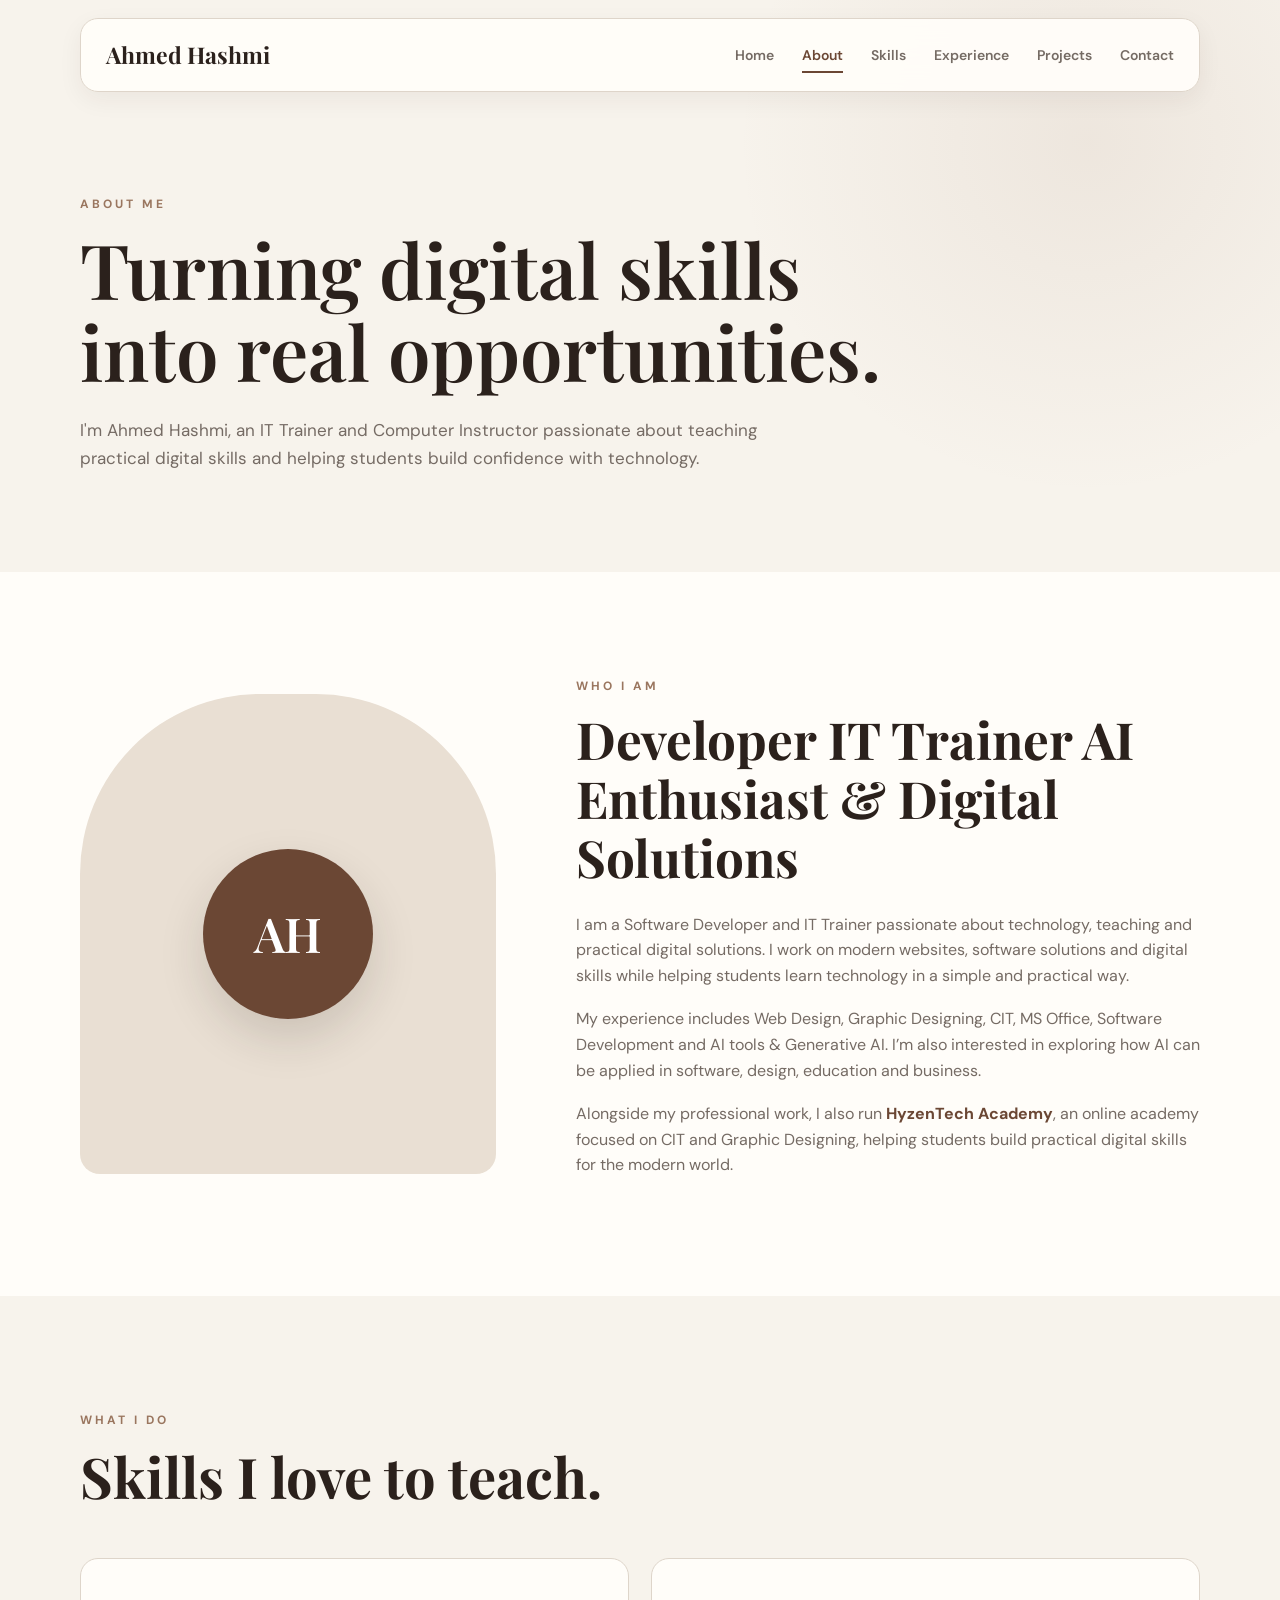
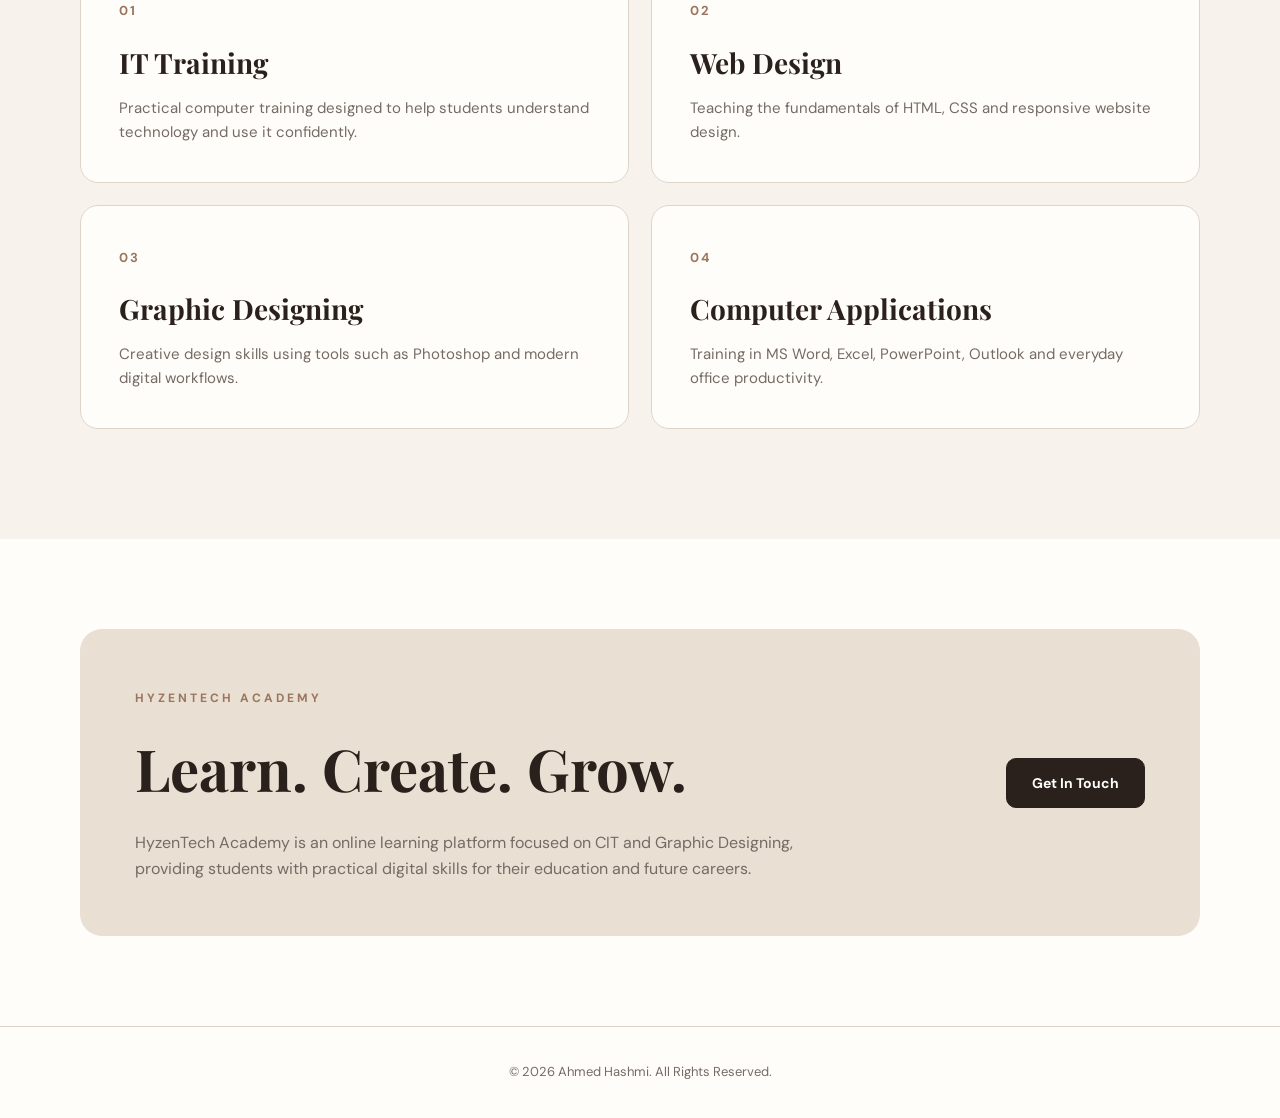
==== commit eda1febb: "245" ====
--- a/about.html
+++ b/about.html
@@ -99,7 +99,7 @@
                         </span>
 
                         <h2>
-                            Developer • Trainer • AI Enthusiast • Digital Solutions
+                            Developer IT Trainer  AI Enthusiast & Digital Solutions
                         </h2>
 
                         <p>
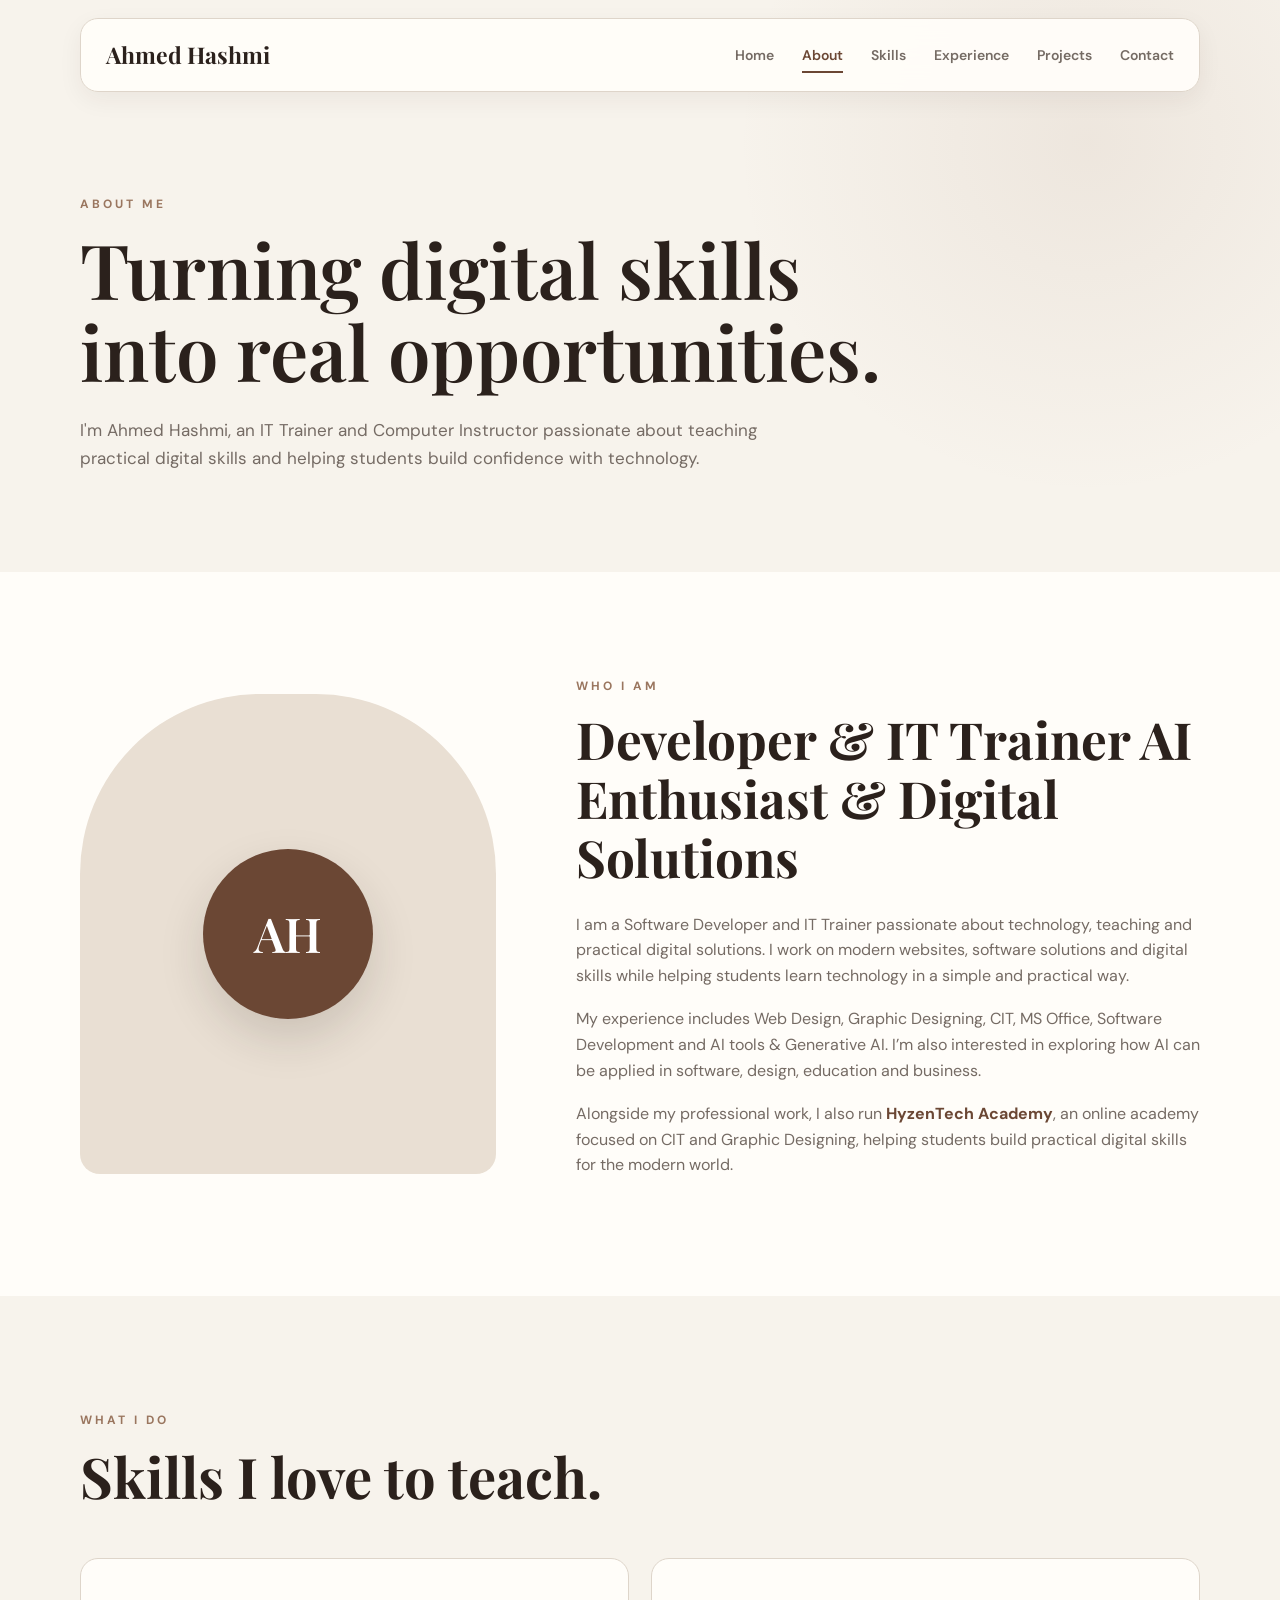
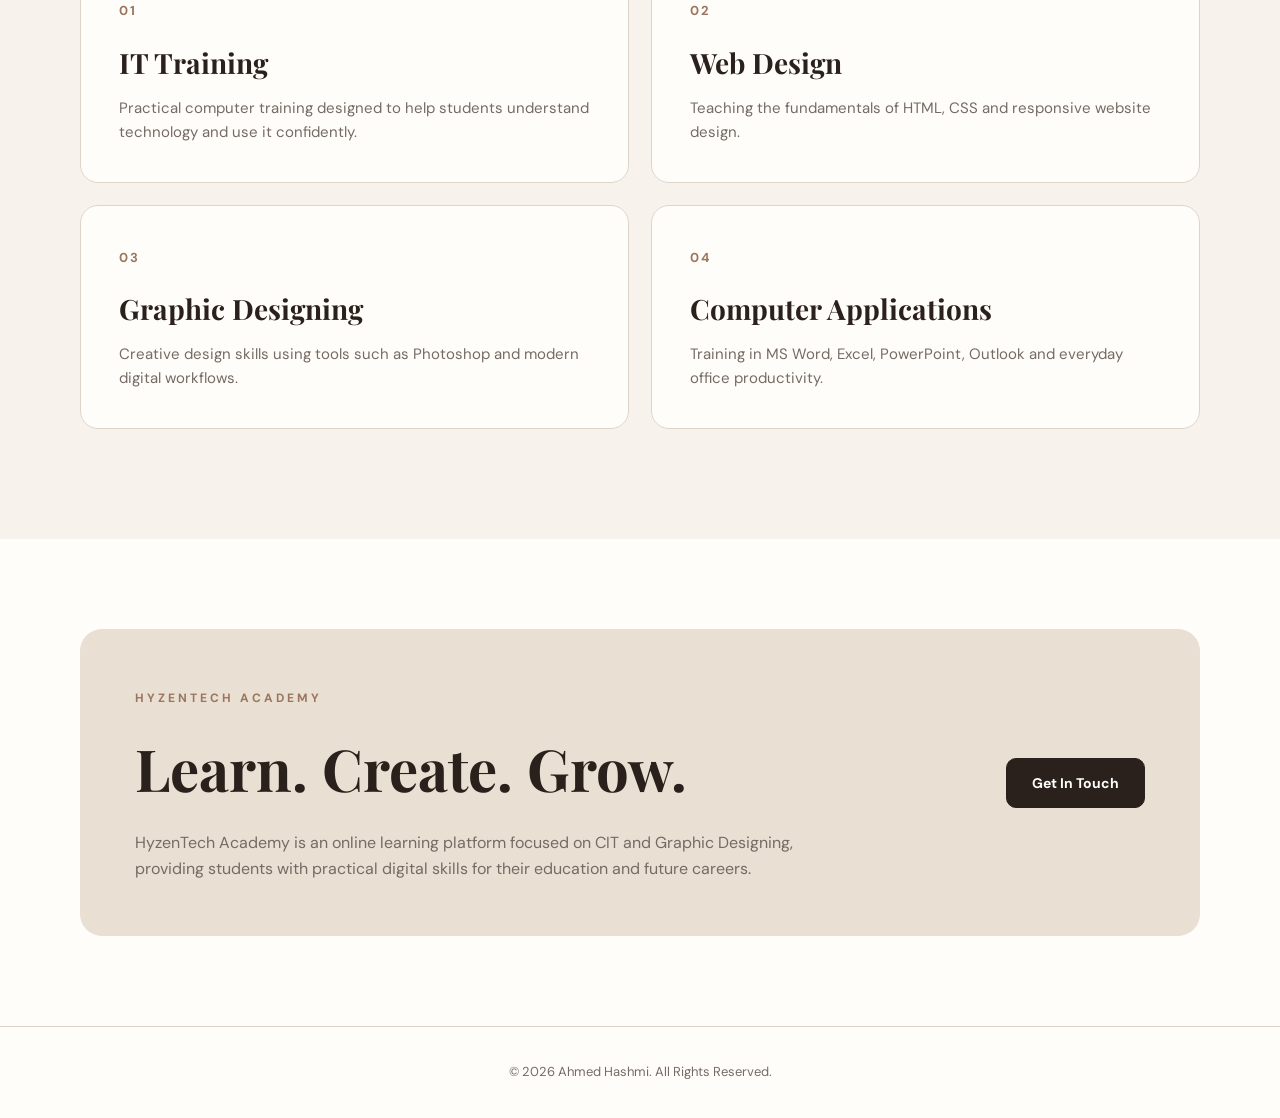
==== commit 586f094d: "1234" ====
--- a/about.html
+++ b/about.html
@@ -99,7 +99,7 @@
                         </span>
 
                         <h2>
-                            Developer IT Trainer  AI Enthusiast & Digital Solutions
+                            Developer & IT Trainer  AI Enthusiast & Digital Solutions
                         </h2>
 
                         <p>
